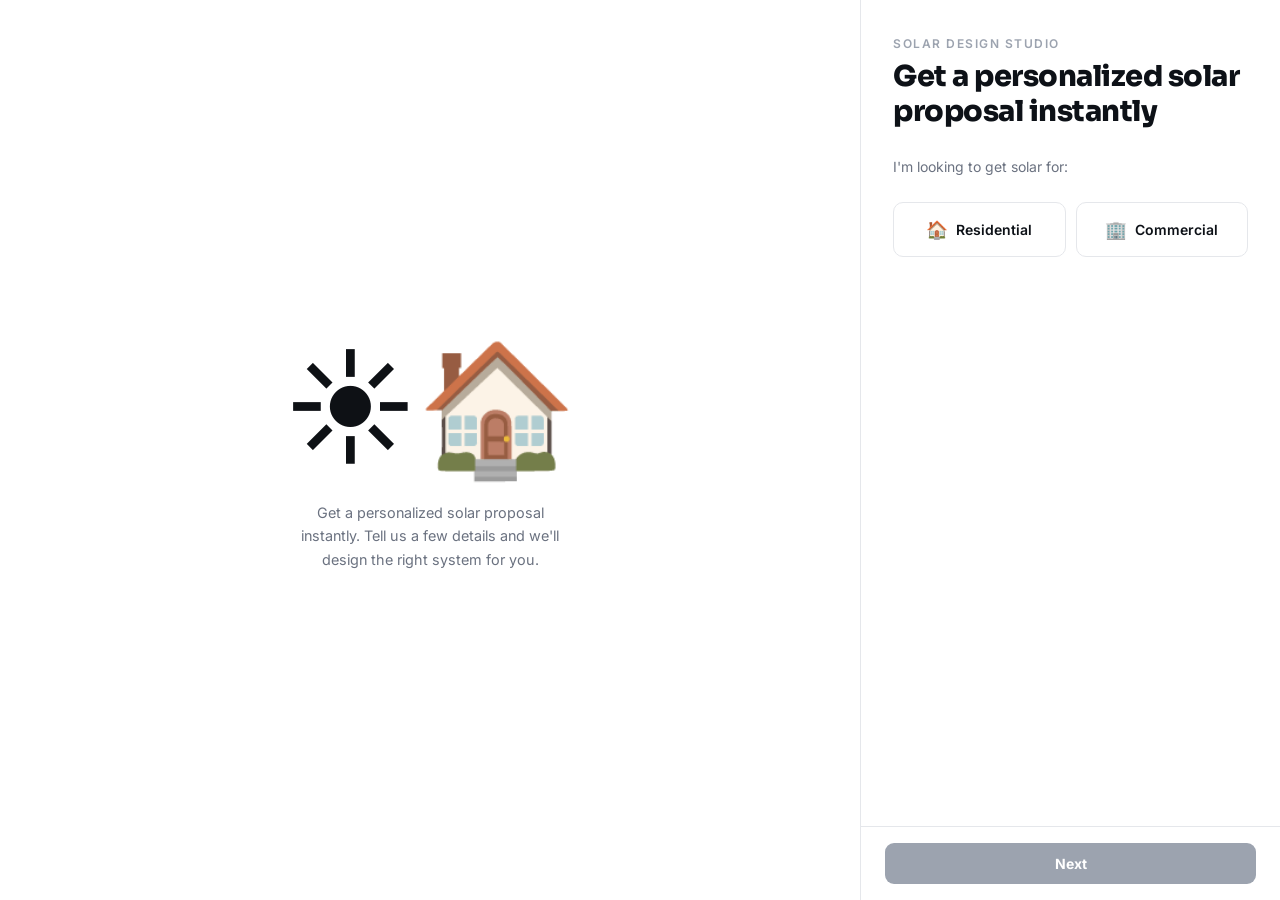
==== calculator.html @ 3d577ae3 "Fix broken links/dead code, extract CSS/JS, add SEO and docs - Fix Book Site Visit linking to a none" ====
<!DOCTYPE html>
<html lang="en">
<head>
<meta charset="UTF-8">
<meta name="viewport" content="width=device-width, initial-scale=1.0">
<title>TruSolar — Solar Design Studio</title>
<meta name="description" content="Get an instant, personalized solar proposal for your home or business in the Philippines — system size, monthly savings, payback period, and pricing.">
<link rel="icon" type="image/svg+xml" href="assets/favicon.svg">
<link href="https://fonts.googleapis.com/css2?family=Inter:wght@300;400;500;600;700&family=Sora:wght@700;800&display=swap" rel="stylesheet">
<link rel="stylesheet" href="css/calculator.css">
</head>
<body>

<!-- ROOF TYPE MODAL -->
<div class="modal-overlay" id="roofModal">
  <div class="modal">
    <div class="modal-header">
      <h3>Select Roof Type</h3>
      <button class="modal-close" onclick="closeModal()">✕</button>
    </div>
    <div class="modal-img" id="modalRoofImg">🏠</div>
    <div class="modal-options">
      <div class="modal-opt" onclick="selectRoofType('Metal',this)">Metal</div>
      <div class="modal-opt" onclick="selectRoofType('Shingles',this)">Shingles</div>
      <div class="modal-opt" onclick="selectRoofType('Tiles',this)">Tiles</div>
      <div class="modal-opt" onclick="selectRoofType('Flatroof',this)">Flatroof</div>
    </div>
    <button class="modal-select" id="modalSelectBtn" disabled onclick="confirmRoofType()">Select</button>
  </div>
</div>

<!-- WIZARD -->
<div class="wizard">

  <!-- LEFT VISUAL -->
  <div class="w-left">
    <!-- Progress header (hidden on step 1) -->
    <div class="w-left-header" id="progressHeader" style="display:none">
      <span class="w-step-label" id="stepLabel">Step 1 of 5</span>
      <div class="w-progress-wrap">
        <div class="w-progress-bar"><div class="w-progress-fill" id="progressFill" style="width:20%"></div></div>
      </div>
      <span class="w-pct" id="pctLabel">20%</span>
    </div>

    <!-- Proposal top bar -->
    <div class="proposal-topbar" id="proposalTopbar">
      <div class="ptb-savings">
        <div class="ptb-circle">
          <svg viewBox="0 0 44 44"><circle class="pc-bg" cx="22" cy="22" r="19"/><circle class="pc-fill" id="ptbArc" cx="22" cy="22" r="19" stroke-dasharray="119.4" stroke-dashoffset="55.9"/></svg>
          <div class="ptb-circle-label" id="ptbPct">53%</div>
        </div>
        <div class="ptb-monthly">
          <div class="ptb-label">Monthly Savings</div>
          <div class="ptb-val" id="ptbSavings">₱0</div>
        </div>
      </div>
      <div class="ptb-divider"></div>
      <div class="ptb-cost">
        <div class="ptb-label">Monthly Cost (36 months)</div>
        <div class="ptb-val" id="ptbCost">₱0</div>
      </div>
    </div>

    <div class="w-visual">
      <!-- Step 1: intro visual -->
      <div class="vis-home active" id="vis1">
        <div class="vis-home-icon">☀️🏠</div>
        <p style="font-size:.9rem;color:var(--gray);text-align:center;max-width:280px;line-height:1.6;">Get a personalized solar proposal instantly. Tell us a few details and we'll design the right system for you.</p>
      </div>

      <!-- Step 2: graph -->
      <div class="vis-graph" id="vis2">
        <div class="graph-tabs">
          <button class="graph-tab active" onclick="setGraphMode('day',this)">Day time</button>
          <button class="graph-tab" onclick="setGraphMode('night',this)">Night time</button>
          <button class="graph-tab" onclick="setGraphMode('24h',this)">24 Hours</button>
          <button class="graph-tab" onclick="setGraphMode('custom',this)">Custom</button>
        </div>
        <div class="graph-canvas-wrap">
          <canvas id="usageChart"></canvas>
        </div>
      </div>

      <!-- Step 3: roof visual -->
      <div class="vis-roof" id="vis3">
        <div style="text-align:center">
          <div class="vis-roof-icon" id="vis3Icon">🏗️</div>
          <p style="font-size:.9rem;color:var(--gray);margin-top:12px;" id="vis3Label">Select your project type</p>
        </div>
      </div>

      <!-- Step 4: map -->
      <div class="vis-map" id="vis4">
        <iframe id="mapFrame" src="https://www.google.com/maps/embed?pb=!1m18!1m12!1m3!1d247289!2d121.0!3d14.6!2m3!1f0!2f0!3f0!3m2!1i1024!2i768!4f13.1!3m3!1m2!1s0x3397ca03571ec38b%3A0x69d1d5751069c0b0!2sQuezon%20City%2C%20Metro%20Manila!5e0!3m2!1sen!2sph!4v1" allowfullscreen loading="lazy"></iframe>
      </div>

      <!-- Step 5: proposal visuals -->
      <div class="vis-proposal" id="vis5">
        <!-- Bill comparison -->
        <div class="prop-panel">
          <h4>Savings</h4>
          <div class="bill-compare">
            <div class="bill-bar-wrap">
              <div style="position:relative;flex:1;display:flex;align-items:flex-end;">
                <div class="bill-bar current" id="bar-current" style="height:80%;width:80px;"></div>
              </div>
              <div class="bill-bar-amount" id="lbl-current">₱0</div>
              <div class="bill-bar-label">Your Current Bill</div>
            </div>
            <div class="bill-bar-wrap">
              <div style="position:relative;flex:1;display:flex;align-items:flex-end;">
                <div style="position:relative;width:80px;" id="future-bar-wrap">
                  <div class="bill-bar future-total" id="bar-future-bg" style="height:60%;"></div>
                  <div class="bill-bar future-solar" id="bar-future-solar" style="height:40%;"></div>
                </div>
              </div>
              <div class="bill-bar-amount" id="lbl-future">₱0</div>
              <div class="bill-bar-label">Your Future Bill</div>
            </div>
          </div>
        </div>

        <!-- Energy breakdown -->
        <div class="prop-panel">
          <h4>Daily Energy Simulation</h4>
          <div class="energy-bar"><div class="energy-bar-fill" id="energyFill" style="width:52%"></div></div>
          <div style="display:flex;gap:12px;font-size:.7rem;color:var(--gray2);margin-bottom:12px;">
            <span>● Solar</span><span style="color:var(--gray)">● Grid</span>
          </div>
          <div class="energy-stats">
            <div class="estat"><div class="ev" id="es-usage">0 kWh</div><div class="el">Usage</div></div>
            <div class="estat"><div class="ev" id="es-prod">0 kWh</div><div class="el">Production</div></div>
            <div class="estat"><div class="ev" id="es-import">0 kWh</div><div class="el">Import</div></div>
            <div class="estat">
              <div class="score-circle" style="width:50px;height:50px;margin-bottom:4px;">
                <svg viewBox="0 0 44 44"><circle class="sc-bg" cx="22" cy="22" r="18"/><circle class="sc-fill" id="scoreArc" cx="22" cy="22" r="18" stroke-dasharray="113.1" stroke-dashoffset="28.3"/></svg>
                <div class="score-label"><span class="sv" id="scoreVal" style="font-size:.75rem">75%</span></div>
              </div>
              <div class="el">Design Score</div>
            </div>
          </div>
        </div>
      </div>
    </div>
  </div>

  <!-- RIGHT PANEL -->
  <div class="w-right">
    <div class="w-right-inner" id="rightInner">

      <!-- STEP 1: Property type -->
      <div id="step1">
        <div class="w-section-label">Solar Design Studio</div>
        <h1 class="w-title">Get a personalized solar proposal instantly</h1>
        <p style="font-size:.875rem;color:var(--gray);margin-bottom:24px;line-height:1.6;">I'm looking to get solar for:</p>
        <div class="choice-grid">
          <button class="choice-btn" onclick="selectType('residential',this)"><span class="cb-icon">🏠</span> Residential</button>
          <button class="choice-btn" onclick="selectType('commercial',this)"><span class="cb-icon">🏢</span> Commercial</button>
        </div>
      </div>

      <!-- STEP 2: Bill / kWh -->
      <div id="step2" style="display:none">
        <div class="w-section-label">Solar Design Studio</div>
        <h1 class="w-title">Tell us more about your energy usage.</h1>
        <div id="bill-mode">
          <p style="font-size:.92rem;font-weight:600;color:var(--ink);margin-bottom:10px;">What is your average monthly electricity bill?</p>
          <div style="text-align:right;margin-bottom:6px;">
            <span class="bill-toggle" onclick="toggleInputMode()">⇌ Enter by kWh instead</span>
          </div>
          <div class="bill-input-wrap">
            <span class="bi-prefix">₱</span>
            <input type="number" id="billInput" placeholder="18,000" oninput="onBillInput()" min="0">
          </div>
          <p class="bill-hint">We will use this info to determine the optimal system size for you. <span style="color:var(--blue);cursor:pointer;">Don't know yet?</span></p>
        </div>
        <div id="kwh-mode" style="display:none">
          <p style="font-size:.92rem;font-weight:600;color:var(--ink);margin-bottom:10px;">What is your average daily kWh usage?</p>
          <div style="text-align:right;margin-bottom:6px;">
            <span class="bill-toggle" onclick="toggleInputMode()">⇌ Enter by bill instead</span>
          </div>
          <div class="bill-input-wrap">
            <span class="bi-prefix" style="left:auto;right:14px;transform:translateY(-50%);">kWh</span>
            <input type="number" id="kwhInput" placeholder="20" oninput="onKwhInput()" min="0" style="padding-left:14px;padding-right:48px;">
          </div>
          <p class="bill-hint">Typical Philippine home: 15–30 kWh/day</p>
        </div>
      </div>

      <!-- STEP 3: Project type -->
      <div id="step3" style="display:none">
        <div class="w-section-label">Solar Design Studio</div>
        <h1 class="w-title">Tell us about your project.</h1>
        <p style="font-size:.92rem;font-weight:600;color:var(--ink);margin-bottom:12px;">What type of solar project is this?</p>
        <div class="choice-grid" style="grid-template-columns:1fr 1fr 1fr;">
          <button class="choice-btn" onclick="selectProject('Roof',this)">Roof</button>
          <button class="choice-btn" onclick="selectProject('Ground',this)">Ground</button>
          <button class="choice-btn" onclick="selectProject('Canopy',this)">Canopy</button>
        </div>
        <p style="font-size:.75rem;color:var(--gray2);line-height:1.5;margin-top:8px;">This info gives us an understanding of how much you can save with the different types of systems available.</p>
      </div>

      <!-- STEP 4: Address -->
      <div id="step4" style="display:none">
        <div class="w-section-label">Solar Design Studio</div>
        <h1 class="w-title">Tell us more about your project.</h1>
        <p style="font-size:.92rem;font-weight:600;color:var(--ink);margin-bottom:10px;">Address of your project</p>
        <div class="addr-wrap">
          <input type="text" id="addrInput" placeholder="22 Ilagan St, Quezon City" oninput="onAddrInput()">
        </div>
        <p class="addr-hint">We only use your address so that we can check your roof layout & panel placements.</p>
      </div>

      <!-- STEP 5: Proposal -->
      <div id="step5" style="display:none">
        <div class="w-section-label">Solar Design Studio</div>
        <h1 class="w-title" style="font-size:1.4rem;">Your Personalized Solar Proposal</h1>

        <!-- System specs accordion -->
        <div class="prop-accordion">
          <button class="prop-acc-header open" onclick="toggleAcc(this)">Your System Specs <span class="acc-arrow">▼</span></button>
          <div class="prop-acc-body open">
            <div class="savings-grid">
              <div class="estat"><div class="ev" id="spec-kwp">0 kWp</div><div class="el">System Size</div></div>
              <div class="estat"><div class="ev" id="spec-panels">0 panels</div><div class="el">400W Panels</div></div>
            </div>
            <div class="savings-stat"><div class="ss-label">Net Metering</div><div class="ss-val" style="font-size:.9rem;color:var(--gray);">4–8 months · ₱6.75/kWh export rate</div></div>
          </div>
        </div>

        <!-- Savings accordion -->
        <div class="prop-accordion">
          <button class="prop-acc-header open" onclick="toggleAcc(this)">Savings <span class="acc-arrow">▼</span></button>
          <div class="prop-acc-body open">
            <div class="savings-stat"><div class="ss-label">Monthly Savings</div><div class="ss-val" id="acc-monthly">₱0</div></div>
            <div class="savings-grid">
              <div class="estat"><div class="ev" id="acc-daily">₱0</div><div class="el">Daily</div></div>
              <div class="estat"><div class="ev" id="acc-weekly">₱0</div><div class="el">Weekly</div></div>
            </div>
            <div class="savings-stat"><div class="ss-label">Lifetime Savings</div><div class="ss-val" id="acc-lifetime">₱0</div></div>
            <div class="savings-stat"><div class="ss-label">Return on Investment</div><div class="ss-val" id="acc-roi" style="font-size:1rem;">0 years</div></div>
          </div>
        </div>

        <!-- Pricing accordion -->
        <div class="prop-accordion">
          <button class="prop-acc-header" onclick="toggleAcc(this)">Pricing Summary <span class="acc-arrow">▼</span></button>
          <div class="prop-acc-body">
            <div style="font-size:.82rem;color:var(--gray);line-height:2;">
              <div style="display:flex;justify-content:space-between;"><span>Solar, Wiring, Mounting</span><span id="p-solar" style="color:var(--ink);font-weight:600;">₱0</span></div>
              <div style="display:flex;justify-content:space-between;"><span>Inverter</span><span id="p-inverter" style="color:var(--ink);font-weight:600;">₱0</span></div>
              <div style="display:flex;justify-content:space-between;"><span>Design & Installation</span><span id="p-install" style="color:var(--ink);font-weight:600;">₱0</span></div>
              <div style="display:flex;justify-content:space-between;"><span>VAT (12%)</span><span id="p-vat" style="color:var(--ink);font-weight:600;">₱0</span></div>
              <div style="display:flex;justify-content:space-between;border-top:1px solid var(--line);margin-top:8px;padding-top:8px;font-weight:700;color:var(--ink);"><span>Total System Cost</span><span id="p-total">₱0</span></div>
            </div>
          </div>
        </div>
      </div>
    </div>

    <!-- Footer buttons -->
    <div class="w-right-footer" id="wizardFooter">
      <button class="btn-back" id="btnBack" onclick="goBack()" style="display:none">Back</button>
      <button class="btn-next" id="btnNext" onclick="goNext()" disabled>Next</button>
    </div>
  </div>
</div>

<script src="js/calculator.js" defer></script>
</body>
</html>
---- css/calculator.css ----
*,*::before,*::after{box-sizing:border-box;margin:0;padding:0;}
:root{
  --navy:#1B2D6B;--navy2:#0F1D4A;--gold:#F0B429;--gold2:#FFC93E;
  --white:#FFFFFF;--off:#F5F5F7;--ink:#0D1117;--gray:#6B7280;
  --gray2:#9CA3AF;--line:#E5E7EB;--green:#059669;--red:#EF4444;--blue:#3B82F6;
}
html,body{height:100%;font-family:'Inter',sans-serif;background:var(--off);color:var(--ink);-webkit-font-smoothing:antialiased;}

/* ── WIZARD SHELL ── */
.wizard{
  display:grid;grid-template-columns:1fr 420px;
  min-height:100vh;
}

/* LEFT PANEL */
.w-left{
  background:var(--white);
  position:relative;overflow:hidden;
  display:flex;flex-direction:column;
}
.w-left-header{
  padding:18px 28px;border-bottom:1px solid var(--line);
  display:flex;align-items:center;justify-content:space-between;
  background:var(--white);
}
.w-progress-wrap{flex:1;margin:0 24px;}
.w-step-label{font-size:.72rem;color:var(--gray2);font-weight:500;margin-bottom:5px;}
.w-progress-bar{height:4px;background:var(--line);border-radius:2px;overflow:hidden;}
.w-progress-fill{height:100%;background:var(--navy);border-radius:2px;transition:width .4s ease;}
.w-pct{font-size:.72rem;color:var(--gray2);font-weight:500;white-space:nowrap;}

.w-visual{
  flex:1;display:flex;align-items:center;justify-content:center;
  padding:32px;position:relative;overflow:hidden;
}

/* Visual states */
.vis-home{display:none;width:100%;height:100%;align-items:center;justify-content:center;flex-direction:column;gap:16px;}
.vis-home.active{display:flex;}
.vis-home-icon{font-size:8rem;filter:grayscale(30%);}

.vis-graph{display:none;flex-direction:column;width:100%;height:100%;}
.vis-graph.active{display:flex;}
.graph-tabs{display:flex;gap:6px;margin-bottom:16px;}
.graph-tab{padding:7px 16px;border-radius:20px;border:1px solid var(--line);background:var(--white);font-size:.78rem;font-weight:500;cursor:pointer;color:var(--gray);transition:all .15s;font-family:'Inter',sans-serif;}
.graph-tab.active{background:var(--navy);color:var(--white);border-color:var(--navy);}
.graph-canvas-wrap{flex:1;position:relative;}
canvas#usageChart{width:100%!important;height:100%!important;}

.vis-roof{display:none;width:100%;height:100%;align-items:center;justify-content:center;}
.vis-roof.active{display:flex;}
.vis-roof-icon{font-size:7rem;}

.vis-map{display:none;width:100%;height:100%;}
.vis-map.active{display:block;}
.vis-map iframe{width:100%;height:100%;border:none;border-radius:12px;}

.vis-proposal{display:none;width:100%;height:100%;overflow-y:auto;}
.vis-proposal.active{display:flex;flex-direction:column;gap:16px;}

/* Proposal left panels */
.prop-panel{background:var(--white);border:1px solid var(--line);border-radius:12px;padding:22px;}
.prop-panel h4{font-size:.8rem;font-weight:700;color:var(--gray2);text-transform:uppercase;letter-spacing:1px;margin-bottom:16px;}

/* Bill comparison bars */
.bill-compare{display:flex;align-items:flex-end;gap:32px;height:200px;padding-top:16px;}
.bill-bar-wrap{display:flex;flex-direction:column;align-items:center;gap:8px;flex:1;}
.bill-bar{width:80px;border-radius:8px 8px 0 0;transition:height .8s ease;position:relative;min-height:4px;}
.bill-bar.current{background:#EF4444;}
.bill-bar.future-total{background:var(--line);position:relative;}
.bill-bar.future-solar{background:var(--blue);position:absolute;bottom:0;left:0;right:0;border-radius:0;}
.bill-bar-label{font-size:.72rem;color:var(--gray);text-align:center;}
.bill-bar-amount{font-size:.8rem;font-weight:700;color:var(--ink);}

/* Energy breakdown */
.energy-bar{height:10px;border-radius:5px;background:var(--line);overflow:hidden;margin-bottom:10px;}
.energy-bar-fill{height:100%;background:linear-gradient(90deg,var(--gold),var(--navy));border-radius:5px;transition:width .8s ease;}
.energy-stats{display:grid;grid-template-columns:1fr 1fr;gap:10px;}
.estat{background:var(--off);border-radius:8px;padding:12px;text-align:center;}
.estat .ev{font-size:1.1rem;font-weight:700;color:var(--navy);}
.estat .el{font-size:.68rem;color:var(--gray2);text-transform:uppercase;letter-spacing:.5px;margin-top:2px;}

/* Score circle */
.score-circle{width:80px;height:80px;position:relative;margin:0 auto 12px;}
.score-circle svg{width:100%;height:100%;transform:rotate(-90deg);}
.score-circle .sc-bg{fill:none;stroke:var(--line);stroke-width:8;}
.score-circle .sc-fill{fill:none;stroke:var(--green);stroke-width:8;stroke-linecap:round;transition:stroke-dashoffset .8s ease;}
.score-label{position:absolute;inset:0;display:flex;flex-direction:column;align-items:center;justify-content:center;}
.score-label .sv{font-size:1rem;font-weight:800;color:var(--navy);}
.score-label .sl{font-size:.55rem;color:var(--gray2);}

/* RIGHT PANEL */
.w-right{
  background:var(--white);border-left:1px solid var(--line);
  display:flex;flex-direction:column;
}
.w-right-inner{flex:1;padding:36px 32px;overflow-y:auto;}
.w-section-label{font-size:.75rem;font-weight:600;color:var(--gray2);text-transform:uppercase;letter-spacing:1.5px;margin-bottom:8px;}
.w-title{font-family:'Sora',sans-serif;font-size:1.8rem;font-weight:800;color:var(--ink);letter-spacing:-.5px;line-height:1.2;margin-bottom:28px;}

/* Choice buttons */
.choice-grid{display:grid;grid-template-columns:1fr 1fr;gap:10px;margin-bottom:16px;}
.choice-btn{
  border:1.5px solid var(--line);border-radius:10px;padding:16px 14px;
  background:var(--white);text-align:center;cursor:pointer;
  font-size:.875rem;font-weight:600;color:var(--ink);
  transition:all .15s;font-family:'Inter',sans-serif;
  display:flex;align-items:center;justify-content:center;gap:8px;
}
.choice-btn:hover{border-color:var(--navy);background:var(--off);}
.choice-btn.selected{border-color:var(--navy);background:var(--navy);color:var(--white);}
.choice-btn .cb-icon{font-size:1.1rem;}

/* Bill input */
.bill-input-wrap{position:relative;margin-bottom:6px;}
.bill-input-wrap .bi-prefix{position:absolute;left:14px;top:50%;transform:translateY(-50%);font-size:.95rem;color:var(--gray);font-weight:500;}
.bill-input-wrap input{
  width:100%;padding:14px 14px 14px 32px;
  border:1.5px solid var(--line);border-radius:10px;
  font-size:1.1rem;font-family:'Inter',sans-serif;
  color:var(--ink);outline:none;transition:border .15s;
  background:var(--white);
}
.bill-input-wrap input:focus{border-color:var(--navy);}
.bill-toggle{font-size:.78rem;color:var(--blue);font-weight:500;cursor:pointer;margin-bottom:20px;display:inline-flex;align-items:center;gap:4px;}
.bill-hint{font-size:.75rem;color:var(--gray2);margin-bottom:20px;}

/* Roof options */
.roof-options{display:grid;grid-template-columns:1fr 1fr;gap:8px;margin-bottom:16px;}
.roof-btn{
  border:1.5px solid var(--line);border-radius:8px;padding:12px;
  background:var(--white);cursor:pointer;
  font-size:.82rem;font-weight:600;color:var(--ink);
  transition:all .15s;font-family:'Inter',sans-serif;text-align:center;
}
.roof-btn:hover{border-color:var(--navy);}
.roof-btn.selected{border-color:var(--navy);background:var(--navy);color:var(--white);}

/* Address input */
.addr-wrap{position:relative;margin-bottom:6px;}
.addr-wrap input{
  width:100%;padding:13px 14px;
  border:1.5px solid var(--line);border-radius:10px;
  font-size:.9rem;font-family:'Inter',sans-serif;
  color:var(--ink);outline:none;transition:border .15s;
}
.addr-wrap input:focus{border-color:var(--navy);}
.addr-hint{font-size:.72rem;color:var(--gray2);margin-bottom:20px;}

/* Proposal right side */
.prop-accordion{border:1px solid var(--line);border-radius:10px;overflow:hidden;margin-bottom:8px;}
.prop-acc-header{
  width:100%;background:var(--white);border:none;padding:14px 16px;
  display:flex;justify-content:space-between;align-items:center;
  font-size:.875rem;font-weight:600;color:var(--ink);cursor:pointer;
  font-family:'Inter',sans-serif;text-align:left;
}
.prop-acc-header .acc-arrow{transition:transform .2s;color:var(--gray2);font-size:.8rem;}
.prop-acc-header.open .acc-arrow{transform:rotate(180deg);}
.prop-acc-body{display:none;padding:16px;border-top:1px solid var(--line);background:var(--white);}
.prop-acc-body.open{display:block;}

.savings-stat{background:var(--off);border-radius:8px;padding:14px;margin-bottom:8px;text-align:center;}
.savings-stat .ss-label{font-size:.68rem;font-weight:700;text-transform:uppercase;letter-spacing:1px;color:var(--gray2);margin-bottom:4px;}
.savings-stat .ss-val{font-size:1.3rem;font-weight:800;color:var(--navy);}
.savings-grid{display:grid;grid-template-columns:1fr 1fr;gap:8px;margin-bottom:8px;}

/* CTA footer */
.w-right-footer{
  padding:16px 24px;border-top:1px solid var(--line);
  display:flex;gap:10px;background:var(--white);
}
.btn-back{flex:1;padding:12px;border:1.5px solid var(--line);border-radius:9px;background:var(--white);font-size:.875rem;font-weight:600;color:var(--ink);cursor:pointer;font-family:'Inter',sans-serif;transition:all .15s;}
.btn-back:hover{border-color:var(--ink);}
.btn-next{flex:2;padding:12px;border:none;border-radius:9px;background:var(--navy);color:var(--white);font-size:.875rem;font-weight:700;cursor:pointer;font-family:'Inter',sans-serif;transition:background .15s;}
.btn-next:hover{background:var(--navy2);}
.btn-next:disabled{background:var(--gray2);cursor:not-allowed;}
.btn-book{flex:2;padding:12px;border:none;border-radius:9px;background:var(--navy);color:var(--white);font-size:.875rem;font-weight:700;cursor:pointer;font-family:'Inter',sans-serif;}

/* Proposal top bar */
.proposal-topbar{
  display:none;
  padding:10px 24px;
  background:var(--white);border-bottom:1px solid var(--line);
  align-items:center;justify-content:space-between;
}
.proposal-topbar.show{display:flex;}
.ptb-savings{display:flex;align-items:center;gap:10px;}
.ptb-circle{width:44px;height:44px;position:relative;}
.ptb-circle svg{width:100%;height:100%;transform:rotate(-90deg);}
.ptb-circle .pc-bg{fill:none;stroke:var(--line);stroke-width:5;}
.ptb-circle .pc-fill{fill:none;stroke:var(--gold);stroke-width:5;stroke-linecap:round;}
.ptb-circle-label{position:absolute;inset:0;display:flex;align-items:center;justify-content:center;font-size:.6rem;font-weight:700;color:var(--navy);}
.ptb-monthly{}
.ptb-monthly .ptb-label{font-size:.65rem;font-weight:700;text-transform:uppercase;letter-spacing:1px;color:var(--gray2);}
.ptb-monthly .ptb-val{font-size:.95rem;font-weight:800;color:var(--gold);}
.ptb-divider{width:1px;height:32px;background:var(--line);}
.ptb-cost{}
.ptb-cost .ptb-label{font-size:.65rem;font-weight:700;text-transform:uppercase;letter-spacing:1px;color:var(--gray2);}
.ptb-cost .ptb-val{font-size:.95rem;font-weight:800;color:var(--blue);}

/* Modal */
.modal-overlay{position:fixed;inset:0;background:rgba(0,0,0,.4);z-index:1000;display:none;align-items:center;justify-content:center;}
.modal-overlay.show{display:flex;}
.modal{background:var(--white);border-radius:14px;width:480px;max-width:90vw;overflow:hidden;}
.modal-header{padding:18px 20px;display:flex;justify-content:space-between;align-items:center;border-bottom:1px solid var(--line);}
.modal-header h3{font-size:1rem;font-weight:700;}
.modal-close{background:none;border:none;font-size:1.2rem;cursor:pointer;color:var(--gray);}
.modal-img{height:180px;background:var(--off);display:flex;align-items:center;justify-content:center;font-size:5rem;}
.modal-options{display:grid;grid-template-columns:repeat(4,1fr);gap:8px;padding:16px;}
.modal-opt{border:1.5px solid var(--line);border-radius:8px;padding:10px;text-align:center;cursor:pointer;font-size:.8rem;font-weight:600;transition:all .15s;font-family:'Inter',sans-serif;}
.modal-opt:hover{border-color:var(--navy);}
.modal-opt.selected{border-color:var(--navy);background:var(--navy);color:var(--white);}
.modal-select{width:calc(100% - 32px);margin:0 16px 16px;padding:12px;background:var(--navy);color:var(--white);border:none;border-radius:8px;font-size:.875rem;font-weight:700;cursor:pointer;font-family:'Inter',sans-serif;}
.modal-select:disabled{background:var(--gray2);cursor:not-allowed;}

/* Responsive */
@media(max-width:768px){
  .wizard{grid-template-columns:1fr;min-height:auto;}
  .w-left{min-height:260px;max-height:320px;}
  .w-right{border-left:none;border-top:1px solid var(--line);}
  .w-title{font-size:1.4rem;}
  .bill-compare{height:140px;}
}
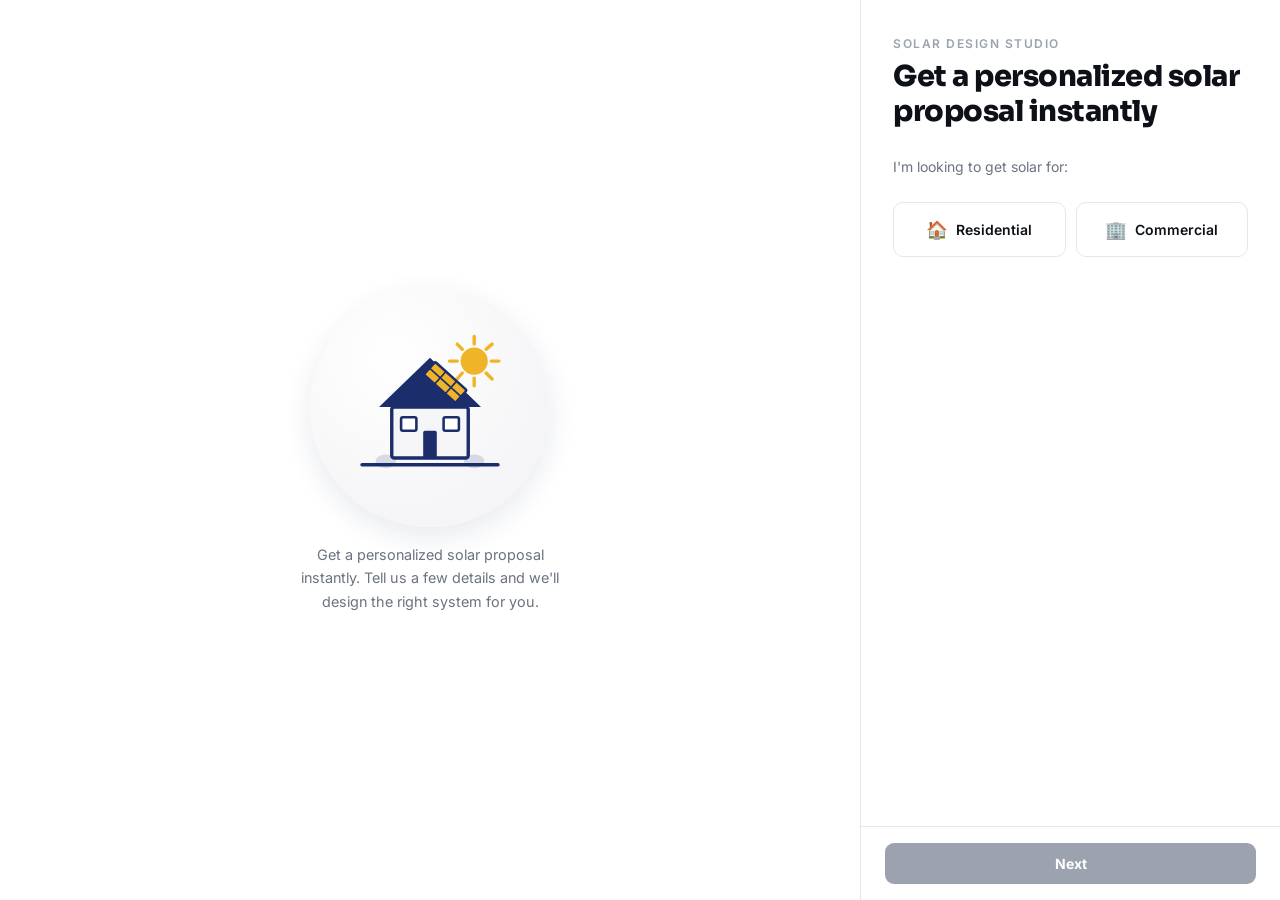
==== commit aa4a6e54: "Replace emoji placeholders with custom SVG icons in calculator wizard Step 1 hero, Step 3 project-ty" ====
--- a/calculator.html
+++ b/calculator.html
@@ -13,17 +13,23 @@
 
 <!-- ROOF TYPE MODAL -->
 <div class="modal-overlay" id="roofModal">
-  <div class="modal">
+  <div class="modal" role="dialog" aria-modal="true" aria-labelledby="roofModalTitle">
     <div class="modal-header">
-      <h3>Select Roof Type</h3>
-      <button class="modal-close" onclick="closeModal()">✕</button>
-    </div>
-    <div class="modal-img" id="modalRoofImg">🏠</div>
-    <div class="modal-options">
-      <div class="modal-opt" onclick="selectRoofType('Metal',this)">Metal</div>
-      <div class="modal-opt" onclick="selectRoofType('Shingles',this)">Shingles</div>
-      <div class="modal-opt" onclick="selectRoofType('Tiles',this)">Tiles</div>
-      <div class="modal-opt" onclick="selectRoofType('Flatroof',this)">Flatroof</div>
+      <h3 id="roofModalTitle">Select Roof Type</h3>
+      <button class="modal-close" onclick="closeModal()" aria-label="Close">✕</button>
+    </div>
+    <div class="modal-img" id="modalRoofImg">
+      <svg viewBox="0 0 300 160" xmlns="http://www.w3.org/2000/svg" aria-hidden="true">
+        <rect width="300" height="160" fill="var(--off)"/>
+        <path d="M90,140 L150,60 L210,140 Z" fill="none" stroke="var(--navy)" stroke-width="5" stroke-linejoin="round"/>
+        <line x1="60" y1="140" x2="240" y2="140" stroke="var(--navy)" stroke-width="4" stroke-linecap="round"/>
+      </svg>
+    </div>
+    <div class="modal-options" role="group" aria-label="Roof type">
+      <div class="modal-opt" role="button" tabindex="0" aria-pressed="false" onclick="selectRoofType('Metal',this)" onkeydown="if(event.key==='Enter'||event.key===' '){event.preventDefault();this.click();}">Metal</div>
+      <div class="modal-opt" role="button" tabindex="0" aria-pressed="false" onclick="selectRoofType('Shingles',this)" onkeydown="if(event.key==='Enter'||event.key===' '){event.preventDefault();this.click();}">Shingles</div>
+      <div class="modal-opt" role="button" tabindex="0" aria-pressed="false" onclick="selectRoofType('Tiles',this)" onkeydown="if(event.key==='Enter'||event.key===' '){event.preventDefault();this.click();}">Tiles</div>
+      <div class="modal-opt" role="button" tabindex="0" aria-pressed="false" onclick="selectRoofType('Flatroof',this)" onkeydown="if(event.key==='Enter'||event.key===' '){event.preventDefault();this.click();}">Flatroof</div>
     </div>
     <button class="modal-select" id="modalSelectBtn" disabled onclick="confirmRoofType()">Select</button>
   </div>
@@ -65,17 +71,45 @@
     <div class="w-visual">
       <!-- Step 1: intro visual -->
       <div class="vis-home active" id="vis1">
-        <div class="vis-home-icon">☀️🏠</div>
+        <div class="vis-icon-badge vis-icon-badge--lg">
+          <svg viewBox="0 0 200 200" xmlns="http://www.w3.org/2000/svg" aria-hidden="true">
+            <line x1="20" y1="168" x2="180" y2="168" stroke="var(--navy)" stroke-width="4" stroke-linecap="round"/>
+            <ellipse cx="48" cy="164" rx="12" ry="8" fill="var(--navy)" opacity=".15"/>
+            <ellipse cx="152" cy="164" rx="12" ry="8" fill="var(--navy)" opacity=".15"/>
+            <g>
+              <line x1="172" y1="46" x2="181" y2="46" stroke="var(--gold)" stroke-width="4" stroke-linecap="round"/>
+              <line x1="166" y1="60" x2="173" y2="67" stroke="var(--gold)" stroke-width="4" stroke-linecap="round"/>
+              <line x1="152" y1="66" x2="152" y2="75" stroke="var(--gold)" stroke-width="4" stroke-linecap="round"/>
+              <line x1="138" y1="60" x2="132" y2="67" stroke="var(--gold)" stroke-width="4" stroke-linecap="round"/>
+              <line x1="132" y1="46" x2="123" y2="46" stroke="var(--gold)" stroke-width="4" stroke-linecap="round"/>
+              <line x1="138" y1="32" x2="132" y2="26" stroke="var(--gold)" stroke-width="4" stroke-linecap="round"/>
+              <line x1="152" y1="26" x2="152" y2="17" stroke="var(--gold)" stroke-width="4" stroke-linecap="round"/>
+              <line x1="166" y1="32" x2="173" y2="26" stroke="var(--gold)" stroke-width="4" stroke-linecap="round"/>
+              <circle cx="152" cy="46" r="16" fill="var(--gold)"/>
+            </g>
+            <path d="M40,100 L100,42 L160,100 Z" fill="var(--navy)"/>
+            <rect x="55" y="100" width="90" height="60" rx="3" fill="var(--off)" stroke="var(--navy)" stroke-width="4"/>
+            <rect x="66" y="112" width="18" height="16" rx="2" fill="#fff" stroke="var(--navy)" stroke-width="3"/>
+            <rect x="116" y="112" width="18" height="16" rx="2" fill="#fff" stroke="var(--navy)" stroke-width="3"/>
+            <rect x="92" y="128" width="16" height="32" rx="2" fill="var(--navy)"/>
+            <g transform="rotate(42 118 71)">
+              <rect x="93" y="61" width="50" height="20" rx="2" fill="var(--gold)" stroke="var(--navy)" stroke-width="3"/>
+              <line x1="110" y1="61" x2="110" y2="81" stroke="var(--navy)" stroke-width="2"/>
+              <line x1="127" y1="61" x2="127" y2="81" stroke="var(--navy)" stroke-width="2"/>
+              <line x1="93" y1="71" x2="143" y2="71" stroke="var(--navy)" stroke-width="2"/>
+            </g>
+          </svg>
+        </div>
         <p style="font-size:.9rem;color:var(--gray);text-align:center;max-width:280px;line-height:1.6;">Get a personalized solar proposal instantly. Tell us a few details and we'll design the right system for you.</p>
       </div>
 
       <!-- Step 2: graph -->
       <div class="vis-graph" id="vis2">
-        <div class="graph-tabs">
-          <button class="graph-tab active" onclick="setGraphMode('day',this)">Day time</button>
-          <button class="graph-tab" onclick="setGraphMode('night',this)">Night time</button>
-          <button class="graph-tab" onclick="setGraphMode('24h',this)">24 Hours</button>
-          <button class="graph-tab" onclick="setGraphMode('custom',this)">Custom</button>
+        <div class="graph-tabs" role="group" aria-label="Usage profile view">
+          <button class="graph-tab active" aria-pressed="true" onclick="setGraphMode('day',this)">Day time</button>
+          <button class="graph-tab" aria-pressed="false" onclick="setGraphMode('night',this)">Night time</button>
+          <button class="graph-tab" aria-pressed="false" onclick="setGraphMode('24h',this)">24 Hours</button>
+          <button class="graph-tab" aria-pressed="false" onclick="setGraphMode('custom',this)">Custom</button>
         </div>
         <div class="graph-canvas-wrap">
           <canvas id="usageChart"></canvas>
@@ -85,14 +119,27 @@
       <!-- Step 3: roof visual -->
       <div class="vis-roof" id="vis3">
         <div style="text-align:center">
-          <div class="vis-roof-icon" id="vis3Icon">🏗️</div>
+          <div class="vis-icon-badge" id="vis3Icon" style="margin:0 auto;">
+            <svg viewBox="0 0 200 200" xmlns="http://www.w3.org/2000/svg" aria-hidden="true">
+              <line x1="20" y1="168" x2="180" y2="168" stroke="var(--navy)" stroke-width="4" stroke-linecap="round"/>
+              <rect x="70" y="145" width="8" height="20" fill="var(--navy)"/>
+              <rect x="122" y="145" width="8" height="20" fill="var(--navy)"/>
+              <rect x="35" y="45" width="130" height="100" rx="6" fill="var(--off)" stroke="var(--navy)" stroke-width="5"/>
+              <rect x="45" y="55" width="110" height="80" rx="2" fill="var(--gold)" stroke="var(--navy)" stroke-width="3"/>
+              <line x1="81.5" y1="55" x2="81.5" y2="135" stroke="var(--navy)" stroke-width="2"/>
+              <line x1="118.5" y1="55" x2="118.5" y2="135" stroke="var(--navy)" stroke-width="2"/>
+              <line x1="45" y1="75" x2="155" y2="75" stroke="var(--navy)" stroke-width="2"/>
+              <line x1="45" y1="95" x2="155" y2="95" stroke="var(--navy)" stroke-width="2"/>
+              <line x1="45" y1="115" x2="155" y2="115" stroke="var(--navy)" stroke-width="2"/>
+            </svg>
+          </div>
           <p style="font-size:.9rem;color:var(--gray);margin-top:12px;" id="vis3Label">Select your project type</p>
         </div>
       </div>
 
       <!-- Step 4: map -->
       <div class="vis-map" id="vis4">
-        <iframe id="mapFrame" src="https://www.google.com/maps/embed?pb=!1m18!1m12!1m3!1d247289!2d121.0!3d14.6!2m3!1f0!2f0!3f0!3m2!1i1024!2i768!4f13.1!3m3!1m2!1s0x3397ca03571ec38b%3A0x69d1d5751069c0b0!2sQuezon%20City%2C%20Metro%20Manila!5e0!3m2!1sen!2sph!4v1" allowfullscreen loading="lazy"></iframe>
+        <iframe id="mapFrame" title="Map of your project address" src="https://www.google.com/maps/embed?pb=!1m18!1m12!1m3!1d247289!2d121.0!3d14.6!2m3!1f0!2f0!3f0!3m2!1i1024!2i768!4f13.1!3m3!1m2!1s0x3397ca03571ec38b%3A0x69d1d5751069c0b0!2sQuezon%20City%2C%20Metro%20Manila!5e0!3m2!1sen!2sph!4v1" allowfullscreen loading="lazy"></iframe>
       </div>
 
       <!-- Step 5: proposal visuals -->
@@ -154,9 +201,9 @@
         <div class="w-section-label">Solar Design Studio</div>
         <h1 class="w-title">Get a personalized solar proposal instantly</h1>
         <p style="font-size:.875rem;color:var(--gray);margin-bottom:24px;line-height:1.6;">I'm looking to get solar for:</p>
-        <div class="choice-grid">
-          <button class="choice-btn" onclick="selectType('residential',this)"><span class="cb-icon">🏠</span> Residential</button>
-          <button class="choice-btn" onclick="selectType('commercial',this)"><span class="cb-icon">🏢</span> Commercial</button>
+        <div class="choice-grid" role="group" aria-label="Property type">
+          <button class="choice-btn" aria-pressed="false" onclick="selectType('residential',this)"><span class="cb-icon">🏠</span> Residential</button>
+          <button class="choice-btn" aria-pressed="false" onclick="selectType('commercial',this)"><span class="cb-icon">🏢</span> Commercial</button>
         </div>
       </div>
 
@@ -165,24 +212,24 @@
         <div class="w-section-label">Solar Design Studio</div>
         <h1 class="w-title">Tell us more about your energy usage.</h1>
         <div id="bill-mode">
-          <p style="font-size:.92rem;font-weight:600;color:var(--ink);margin-bottom:10px;">What is your average monthly electricity bill?</p>
+          <label for="billInput" style="display:block;font-size:.92rem;font-weight:600;color:var(--ink);margin-bottom:10px;">What is your average monthly electricity bill?</label>
           <div style="text-align:right;margin-bottom:6px;">
             <span class="bill-toggle" onclick="toggleInputMode()">⇌ Enter by kWh instead</span>
           </div>
           <div class="bill-input-wrap">
             <span class="bi-prefix">₱</span>
-            <input type="number" id="billInput" placeholder="18,000" oninput="onBillInput()" min="0">
+            <input type="number" id="billInput" placeholder="18,000" oninput="onBillInput()" onkeydown="onWizardInputKeydown(event)" min="0">
           </div>
           <p class="bill-hint">We will use this info to determine the optimal system size for you. <span style="color:var(--blue);cursor:pointer;">Don't know yet?</span></p>
         </div>
         <div id="kwh-mode" style="display:none">
-          <p style="font-size:.92rem;font-weight:600;color:var(--ink);margin-bottom:10px;">What is your average daily kWh usage?</p>
+          <label for="kwhInput" style="display:block;font-size:.92rem;font-weight:600;color:var(--ink);margin-bottom:10px;">What is your average daily kWh usage?</label>
           <div style="text-align:right;margin-bottom:6px;">
             <span class="bill-toggle" onclick="toggleInputMode()">⇌ Enter by bill instead</span>
           </div>
           <div class="bill-input-wrap">
             <span class="bi-prefix" style="left:auto;right:14px;transform:translateY(-50%);">kWh</span>
-            <input type="number" id="kwhInput" placeholder="20" oninput="onKwhInput()" min="0" style="padding-left:14px;padding-right:48px;">
+            <input type="number" id="kwhInput" placeholder="20" oninput="onKwhInput()" onkeydown="onWizardInputKeydown(event)" min="0" style="padding-left:14px;padding-right:48px;">
           </div>
           <p class="bill-hint">Typical Philippine home: 15–30 kWh/day</p>
         </div>
@@ -193,10 +240,10 @@
         <div class="w-section-label">Solar Design Studio</div>
         <h1 class="w-title">Tell us about your project.</h1>
         <p style="font-size:.92rem;font-weight:600;color:var(--ink);margin-bottom:12px;">What type of solar project is this?</p>
-        <div class="choice-grid" style="grid-template-columns:1fr 1fr 1fr;">
-          <button class="choice-btn" onclick="selectProject('Roof',this)">Roof</button>
-          <button class="choice-btn" onclick="selectProject('Ground',this)">Ground</button>
-          <button class="choice-btn" onclick="selectProject('Canopy',this)">Canopy</button>
+        <div class="choice-grid" style="grid-template-columns:1fr 1fr 1fr;" role="group" aria-label="Project type">
+          <button class="choice-btn" aria-pressed="false" onclick="selectProject('Roof',this)">Roof</button>
+          <button class="choice-btn" aria-pressed="false" onclick="selectProject('Ground',this)">Ground</button>
+          <button class="choice-btn" aria-pressed="false" onclick="selectProject('Canopy',this)">Canopy</button>
         </div>
         <p style="font-size:.75rem;color:var(--gray2);line-height:1.5;margin-top:8px;">This info gives us an understanding of how much you can save with the different types of systems available.</p>
       </div>
@@ -205,9 +252,9 @@
       <div id="step4" style="display:none">
         <div class="w-section-label">Solar Design Studio</div>
         <h1 class="w-title">Tell us more about your project.</h1>
-        <p style="font-size:.92rem;font-weight:600;color:var(--ink);margin-bottom:10px;">Address of your project</p>
+        <label for="addrInput" style="display:block;font-size:.92rem;font-weight:600;color:var(--ink);margin-bottom:10px;">Address of your project</label>
         <div class="addr-wrap">
-          <input type="text" id="addrInput" placeholder="22 Ilagan St, Quezon City" oninput="onAddrInput()">
+          <input type="text" id="addrInput" placeholder="22 Ilagan St, Quezon City" oninput="onAddrInput()" onkeydown="onWizardInputKeydown(event)">
         </div>
         <p class="addr-hint">We only use your address so that we can check your roof layout & panel placements.</p>
       </div>
@@ -219,7 +266,7 @@
 
         <!-- System specs accordion -->
         <div class="prop-accordion">
-          <button class="prop-acc-header open" onclick="toggleAcc(this)">Your System Specs <span class="acc-arrow">▼</span></button>
+          <button class="prop-acc-header open" aria-expanded="true" onclick="toggleAcc(this)">Your System Specs <span class="acc-arrow">▼</span></button>
           <div class="prop-acc-body open">
             <div class="savings-grid">
               <div class="estat"><div class="ev" id="spec-kwp">0 kWp</div><div class="el">System Size</div></div>
@@ -231,7 +278,7 @@
 
         <!-- Savings accordion -->
         <div class="prop-accordion">
-          <button class="prop-acc-header open" onclick="toggleAcc(this)">Savings <span class="acc-arrow">▼</span></button>
+          <button class="prop-acc-header open" aria-expanded="true" onclick="toggleAcc(this)">Savings <span class="acc-arrow">▼</span></button>
           <div class="prop-acc-body open">
             <div class="savings-stat"><div class="ss-label">Monthly Savings</div><div class="ss-val" id="acc-monthly">₱0</div></div>
             <div class="savings-grid">
@@ -245,7 +292,7 @@
 
         <!-- Pricing accordion -->
         <div class="prop-accordion">
-          <button class="prop-acc-header" onclick="toggleAcc(this)">Pricing Summary <span class="acc-arrow">▼</span></button>
+          <button class="prop-acc-header" aria-expanded="false" onclick="toggleAcc(this)">Pricing Summary <span class="acc-arrow">▼</span></button>
           <div class="prop-acc-body">
             <div style="font-size:.82rem;color:var(--gray);line-height:2;">
               <div style="display:flex;justify-content:space-between;"><span>Solar, Wiring, Mounting</span><span id="p-solar" style="color:var(--ink);font-weight:600;">₱0</span></div>
--- a/css/calculator.css
+++ b/css/calculator.css
@@ -37,7 +37,11 @@
 /* Visual states */
 .vis-home{display:none;width:100%;height:100%;align-items:center;justify-content:center;flex-direction:column;gap:16px;}
 .vis-home.active{display:flex;}
-.vis-home-icon{font-size:8rem;filter:grayscale(30%);}
+
+.vis-icon-badge{width:200px;height:200px;border-radius:50%;background:radial-gradient(circle at 35% 30%,#fff 0%,var(--off) 70%);display:flex;align-items:center;justify-content:center;box-shadow:0 10px 28px rgba(27,45,107,.10);flex-shrink:0;}
+.vis-icon-badge svg{width:140px;height:140px;display:block;}
+.vis-icon-badge--lg{width:240px;height:240px;}
+.vis-icon-badge--lg svg{width:170px;height:170px;}
 
 .vis-graph{display:none;flex-direction:column;width:100%;height:100%;}
 .vis-graph.active{display:flex;}
@@ -49,7 +53,6 @@
 
 .vis-roof{display:none;width:100%;height:100%;align-items:center;justify-content:center;}
 .vis-roof.active{display:flex;}
-.vis-roof-icon{font-size:7rem;}
 
 .vis-map{display:none;width:100%;height:100%;}
 .vis-map.active{display:block;}
@@ -124,17 +127,8 @@
 .bill-input-wrap input:focus{border-color:var(--navy);}
 .bill-toggle{font-size:.78rem;color:var(--blue);font-weight:500;cursor:pointer;margin-bottom:20px;display:inline-flex;align-items:center;gap:4px;}
 .bill-hint{font-size:.75rem;color:var(--gray2);margin-bottom:20px;}
-
-/* Roof options */
-.roof-options{display:grid;grid-template-columns:1fr 1fr;gap:8px;margin-bottom:16px;}
-.roof-btn{
-  border:1.5px solid var(--line);border-radius:8px;padding:12px;
-  background:var(--white);cursor:pointer;
-  font-size:.82rem;font-weight:600;color:var(--ink);
-  transition:all .15s;font-family:'Inter',sans-serif;text-align:center;
-}
-.roof-btn:hover{border-color:var(--navy);}
-.roof-btn.selected{border-color:var(--navy);background:var(--navy);color:var(--white);}
+.input-error{border-color:var(--red)!important;}
+.input-error:focus{border-color:var(--red)!important;}
 
 /* Address input */
 .addr-wrap{position:relative;margin-bottom:6px;}
@@ -206,7 +200,8 @@
 .modal-header{padding:18px 20px;display:flex;justify-content:space-between;align-items:center;border-bottom:1px solid var(--line);}
 .modal-header h3{font-size:1rem;font-weight:700;}
 .modal-close{background:none;border:none;font-size:1.2rem;cursor:pointer;color:var(--gray);}
-.modal-img{height:180px;background:var(--off);display:flex;align-items:center;justify-content:center;font-size:5rem;}
+.modal-img{height:180px;background:var(--off);overflow:hidden;}
+.modal-img svg{width:100%;height:100%;display:block;}
 .modal-options{display:grid;grid-template-columns:repeat(4,1fr);gap:8px;padding:16px;}
 .modal-opt{border:1.5px solid var(--line);border-radius:8px;padding:10px;text-align:center;cursor:pointer;font-size:.8rem;font-weight:600;transition:all .15s;font-family:'Inter',sans-serif;}
 .modal-opt:hover{border-color:var(--navy);}
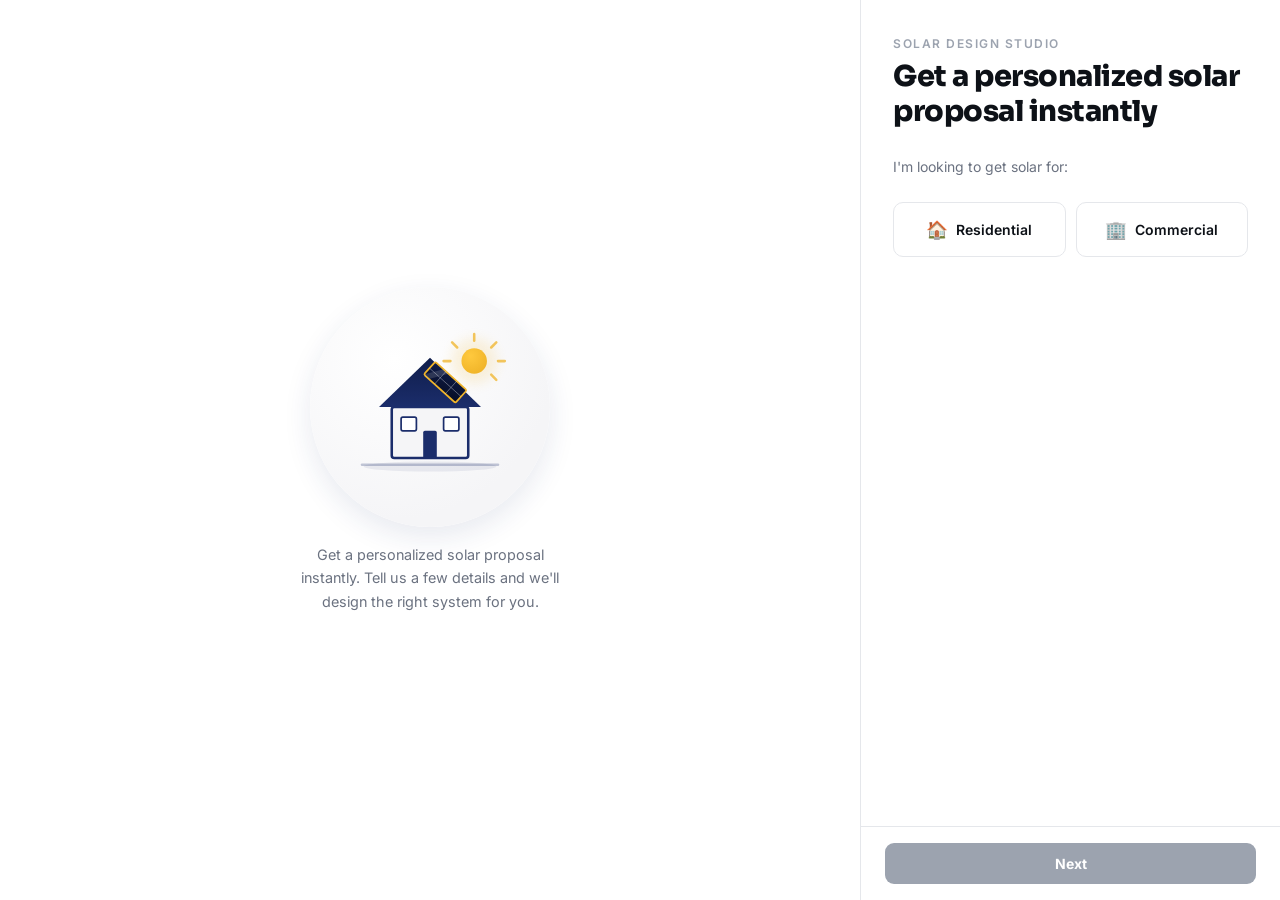
==== commit 7a791f49: "Make solar panel icons more realistic and polished Switch panel fills from flat gold to dark navy gl" ====
--- a/calculator.html
+++ b/calculator.html
@@ -20,9 +20,15 @@
     </div>
     <div class="modal-img" id="modalRoofImg">
       <svg viewBox="0 0 300 160" xmlns="http://www.w3.org/2000/svg" aria-hidden="true">
+        <defs>
+          <linearGradient id="modalDefGrad" x1="0" y1="0" x2="0" y2="1">
+            <stop offset="0" stop-color="var(--navy2)"/><stop offset="1" stop-color="var(--navy)"/>
+          </linearGradient>
+        </defs>
         <rect width="300" height="160" fill="var(--off)"/>
-        <path d="M90,140 L150,60 L210,140 Z" fill="none" stroke="var(--navy)" stroke-width="5" stroke-linejoin="round"/>
-        <line x1="60" y1="140" x2="240" y2="140" stroke="var(--navy)" stroke-width="4" stroke-linecap="round"/>
+        <ellipse cx="150" cy="142" rx="64" ry="6" fill="var(--navy)" opacity=".08"/>
+        <path d="M90,140 L150,60 L210,140 Z" fill="none" stroke="url(#modalDefGrad)" stroke-width="5" stroke-linejoin="round"/>
+        <line x1="60" y1="140" x2="240" y2="140" stroke="var(--navy)" stroke-width="3" stroke-linecap="round" opacity=".3"/>
       </svg>
     </div>
     <div class="modal-options" role="group" aria-label="Roof type">
@@ -73,30 +79,41 @@
       <div class="vis-home active" id="vis1">
         <div class="vis-icon-badge vis-icon-badge--lg">
           <svg viewBox="0 0 200 200" xmlns="http://www.w3.org/2000/svg" aria-hidden="true">
-            <line x1="20" y1="168" x2="180" y2="168" stroke="var(--navy)" stroke-width="4" stroke-linecap="round"/>
-            <ellipse cx="48" cy="164" rx="12" ry="8" fill="var(--navy)" opacity=".15"/>
-            <ellipse cx="152" cy="164" rx="12" ry="8" fill="var(--navy)" opacity=".15"/>
-            <g>
-              <line x1="172" y1="46" x2="181" y2="46" stroke="var(--gold)" stroke-width="4" stroke-linecap="round"/>
-              <line x1="166" y1="60" x2="173" y2="67" stroke="var(--gold)" stroke-width="4" stroke-linecap="round"/>
-              <line x1="152" y1="66" x2="152" y2="75" stroke="var(--gold)" stroke-width="4" stroke-linecap="round"/>
-              <line x1="138" y1="60" x2="132" y2="67" stroke="var(--gold)" stroke-width="4" stroke-linecap="round"/>
-              <line x1="132" y1="46" x2="123" y2="46" stroke="var(--gold)" stroke-width="4" stroke-linecap="round"/>
-              <line x1="138" y1="32" x2="132" y2="26" stroke="var(--gold)" stroke-width="4" stroke-linecap="round"/>
-              <line x1="152" y1="26" x2="152" y2="17" stroke="var(--gold)" stroke-width="4" stroke-linecap="round"/>
-              <line x1="166" y1="32" x2="173" y2="26" stroke="var(--gold)" stroke-width="4" stroke-linecap="round"/>
-              <circle cx="152" cy="46" r="16" fill="var(--gold)"/>
+            <defs>
+              <linearGradient id="heroRoofGrad" x1="0" y1="0" x2="0" y2="1">
+                <stop offset="0" stop-color="var(--navy2)"/><stop offset="1" stop-color="var(--navy)"/>
+              </linearGradient>
+              <linearGradient id="heroPanelGrad" x1="0" y1="0" x2="1" y2="1">
+                <stop offset="0" stop-color="var(--navy2)"/><stop offset="1" stop-color="#070D24"/>
+              </linearGradient>
+              <radialGradient id="heroSunGrad" cx="35%" cy="30%" r="75%">
+                <stop offset="0" stop-color="var(--gold2)"/><stop offset="1" stop-color="var(--gold)"/>
+              </radialGradient>
+              <clipPath id="heroPanelClip"><rect x="93" y="61" width="50" height="20" rx="2"/></clipPath>
+            </defs>
+            <ellipse cx="100" cy="170" rx="78" ry="6" fill="var(--navy)" opacity=".08"/>
+            <line x1="20" y1="168" x2="180" y2="168" stroke="var(--navy)" stroke-width="3" stroke-linecap="round" opacity=".25"/>
+            <circle cx="152" cy="46" r="27" fill="var(--gold)" opacity=".15" filter="blur(7px)"/>
+            <g stroke="var(--gold)" stroke-width="3" stroke-linecap="round" opacity=".75">
+              <line x1="152" y1="14" x2="152" y2="22"/>
+              <line x1="178" y1="24" x2="172" y2="30"/>
+              <line x1="188" y1="46" x2="180" y2="46"/>
+              <line x1="178" y1="68" x2="172" y2="62"/>
+              <line x1="126" y1="24" x2="132" y2="30"/>
+              <line x1="116" y1="46" x2="124" y2="46"/>
             </g>
-            <path d="M40,100 L100,42 L160,100 Z" fill="var(--navy)"/>
-            <rect x="55" y="100" width="90" height="60" rx="3" fill="var(--off)" stroke="var(--navy)" stroke-width="4"/>
-            <rect x="66" y="112" width="18" height="16" rx="2" fill="#fff" stroke="var(--navy)" stroke-width="3"/>
-            <rect x="116" y="112" width="18" height="16" rx="2" fill="#fff" stroke="var(--navy)" stroke-width="3"/>
+            <circle cx="152" cy="46" r="15" fill="url(#heroSunGrad)"/>
+            <path d="M40,100 L100,42 L160,100 Z" fill="url(#heroRoofGrad)"/>
+            <rect x="55" y="100" width="90" height="60" rx="3" fill="var(--off)" stroke="var(--navy)" stroke-width="3"/>
+            <rect x="66" y="112" width="18" height="16" rx="2" fill="#fff" stroke="var(--navy)" stroke-width="2"/>
+            <rect x="116" y="112" width="18" height="16" rx="2" fill="#fff" stroke="var(--navy)" stroke-width="2"/>
             <rect x="92" y="128" width="16" height="32" rx="2" fill="var(--navy)"/>
             <g transform="rotate(42 118 71)">
-              <rect x="93" y="61" width="50" height="20" rx="2" fill="var(--gold)" stroke="var(--navy)" stroke-width="3"/>
-              <line x1="110" y1="61" x2="110" y2="81" stroke="var(--navy)" stroke-width="2"/>
-              <line x1="127" y1="61" x2="127" y2="81" stroke="var(--navy)" stroke-width="2"/>
-              <line x1="93" y1="71" x2="143" y2="71" stroke="var(--navy)" stroke-width="2"/>
+              <rect x="93" y="61" width="50" height="20" rx="2" fill="url(#heroPanelGrad)" stroke="var(--gold)" stroke-width="2"/>
+              <g clip-path="url(#heroPanelClip)"><polygon points="93,81 106,61 114,61 101,81" fill="#fff" opacity=".14"/></g>
+              <line x1="110" y1="61" x2="110" y2="81" stroke="var(--off)" stroke-width="1" opacity=".4"/>
+              <line x1="127" y1="61" x2="127" y2="81" stroke="var(--off)" stroke-width="1" opacity=".4"/>
+              <line x1="93" y1="71" x2="143" y2="71" stroke="var(--off)" stroke-width="1" opacity=".4"/>
             </g>
           </svg>
         </div>
@@ -121,16 +138,24 @@
         <div style="text-align:center">
           <div class="vis-icon-badge" id="vis3Icon" style="margin:0 auto;">
             <svg viewBox="0 0 200 200" xmlns="http://www.w3.org/2000/svg" aria-hidden="true">
-              <line x1="20" y1="168" x2="180" y2="168" stroke="var(--navy)" stroke-width="4" stroke-linecap="round"/>
+              <defs>
+                <linearGradient id="defPanelGrad" x1="0" y1="0" x2="1" y2="1">
+                  <stop offset="0" stop-color="var(--navy2)"/><stop offset="1" stop-color="#070D24"/>
+                </linearGradient>
+                <clipPath id="defPanelClip"><rect x="45" y="55" width="110" height="80" rx="2"/></clipPath>
+              </defs>
+              <ellipse cx="100" cy="172" rx="72" ry="6" fill="var(--navy)" opacity=".08"/>
+              <line x1="20" y1="168" x2="180" y2="168" stroke="var(--navy)" stroke-width="3" stroke-linecap="round" opacity=".25"/>
               <rect x="70" y="145" width="8" height="20" fill="var(--navy)"/>
               <rect x="122" y="145" width="8" height="20" fill="var(--navy)"/>
-              <rect x="35" y="45" width="130" height="100" rx="6" fill="var(--off)" stroke="var(--navy)" stroke-width="5"/>
-              <rect x="45" y="55" width="110" height="80" rx="2" fill="var(--gold)" stroke="var(--navy)" stroke-width="3"/>
-              <line x1="81.5" y1="55" x2="81.5" y2="135" stroke="var(--navy)" stroke-width="2"/>
-              <line x1="118.5" y1="55" x2="118.5" y2="135" stroke="var(--navy)" stroke-width="2"/>
-              <line x1="45" y1="75" x2="155" y2="75" stroke="var(--navy)" stroke-width="2"/>
-              <line x1="45" y1="95" x2="155" y2="95" stroke="var(--navy)" stroke-width="2"/>
-              <line x1="45" y1="115" x2="155" y2="115" stroke="var(--navy)" stroke-width="2"/>
+              <rect x="35" y="45" width="130" height="100" rx="6" fill="var(--off)" stroke="var(--navy)" stroke-width="4"/>
+              <rect x="45" y="55" width="110" height="80" rx="2" fill="url(#defPanelGrad)" stroke="var(--gold)" stroke-width="2"/>
+              <g clip-path="url(#defPanelClip)"><polygon points="45,135 75,55 95,55 65,135" fill="#fff" opacity=".10"/></g>
+              <line x1="81.5" y1="55" x2="81.5" y2="135" stroke="var(--off)" stroke-width="1" opacity=".4"/>
+              <line x1="118.5" y1="55" x2="118.5" y2="135" stroke="var(--off)" stroke-width="1" opacity=".4"/>
+              <line x1="45" y1="75" x2="155" y2="75" stroke="var(--off)" stroke-width="1" opacity=".4"/>
+              <line x1="45" y1="95" x2="155" y2="95" stroke="var(--off)" stroke-width="1" opacity=".4"/>
+              <line x1="45" y1="115" x2="155" y2="115" stroke="var(--off)" stroke-width="1" opacity=".4"/>
             </svg>
           </div>
           <p style="font-size:.9rem;color:var(--gray);margin-top:12px;" id="vis3Label">Select your project type</p>
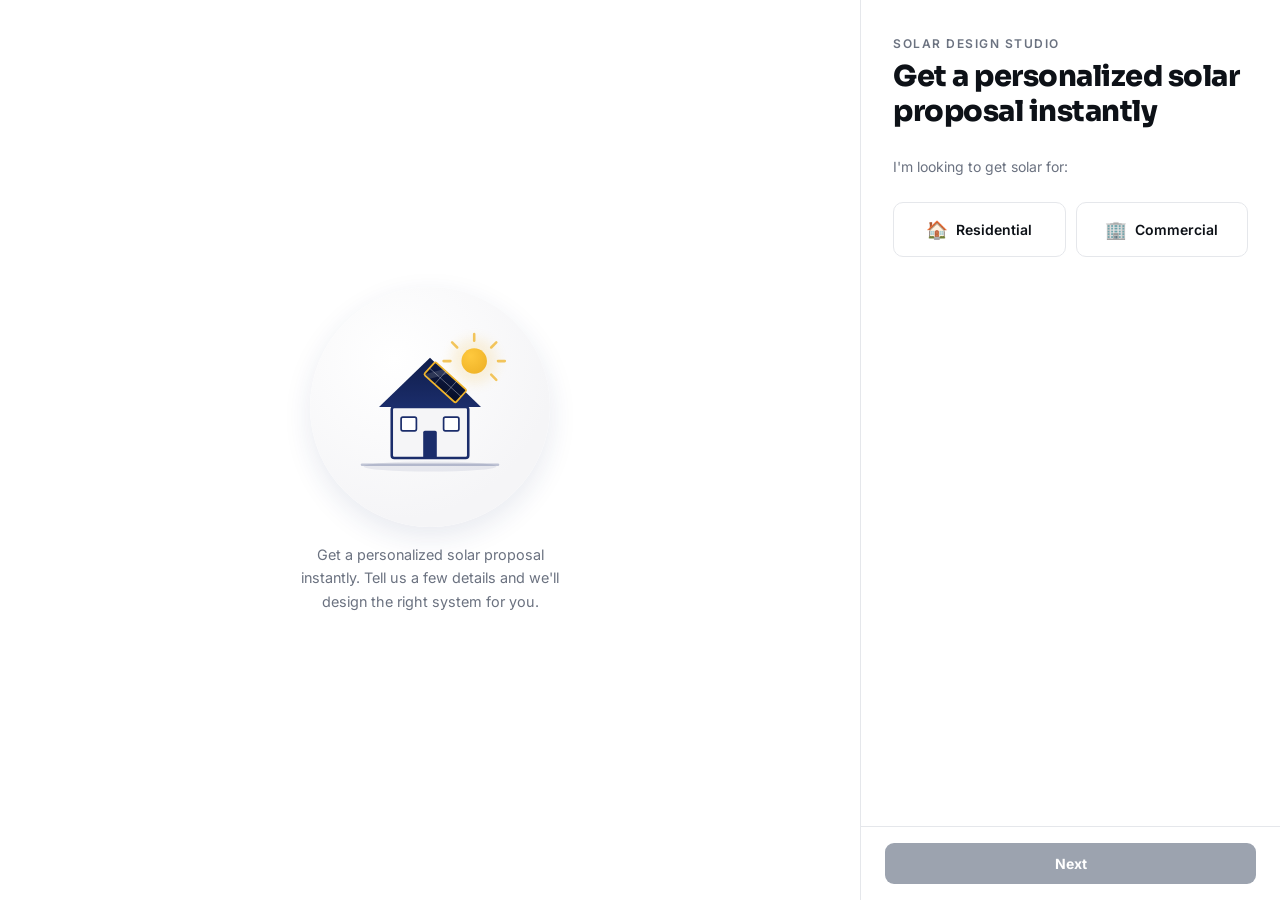
==== commit 0edee987: "Fix medium-severity issues from the site audit - Point robots.txt/sitemap.xml at the real deployed G" ====
--- a/calculator.html
+++ b/calculator.html
@@ -5,6 +5,14 @@
 <meta name="viewport" content="width=device-width, initial-scale=1.0">
 <title>TruSolar — Solar Design Studio</title>
 <meta name="description" content="Get an instant, personalized solar proposal for your home or business in the Philippines — system size, monthly savings, payback period, and pricing.">
+<meta property="og:type" content="website">
+<meta property="og:site_name" content="TruSolar">
+<meta property="og:title" content="TruSolar — Solar Design Studio">
+<meta property="og:description" content="Get an instant, personalized solar proposal for your home or business in the Philippines — system size, monthly savings, payback period, and pricing.">
+<meta property="og:locale" content="en_PH">
+<meta name="twitter:card" content="summary">
+<meta name="twitter:title" content="TruSolar — Solar Design Studio">
+<meta name="twitter:description" content="Get an instant, personalized solar proposal for your home or business in the Philippines.">
 <link rel="icon" type="image/svg+xml" href="assets/favicon.svg">
 <link href="https://fonts.googleapis.com/css2?family=Inter:wght@300;400;500;600;700&family=Sora:wght@700;800&display=swap" rel="stylesheet">
 <link rel="stylesheet" href="css/calculator.css">
@@ -243,7 +251,7 @@
           </div>
           <div class="bill-input-wrap">
             <span class="bi-prefix">₱</span>
-            <input type="number" id="billInput" placeholder="18,000" oninput="onBillInput()" onkeydown="onWizardInputKeydown(event)" min="0">
+            <input type="number" id="billInput" placeholder="18,000" oninput="onBillInput()" onkeydown="onWizardInputKeydown(event)" min="0" max="10000000">
           </div>
           <p class="bill-hint">We will use this info to determine the optimal system size for you. <span style="color:var(--blue);cursor:pointer;">Don't know yet?</span></p>
         </div>
@@ -254,7 +262,7 @@
           </div>
           <div class="bill-input-wrap">
             <span class="bi-prefix" style="left:auto;right:14px;transform:translateY(-50%);">kWh</span>
-            <input type="number" id="kwhInput" placeholder="20" oninput="onKwhInput()" onkeydown="onWizardInputKeydown(event)" min="0" style="padding-left:14px;padding-right:48px;">
+            <input type="number" id="kwhInput" placeholder="20" oninput="onKwhInput()" onkeydown="onWizardInputKeydown(event)" min="0" max="30000" style="padding-left:14px;padding-right:48px;">
           </div>
           <p class="bill-hint">Typical Philippine home: 15–30 kWh/day</p>
         </div>
--- a/css/calculator.css
+++ b/css/calculator.css
@@ -24,10 +24,10 @@
   background:var(--white);
 }
 .w-progress-wrap{flex:1;margin:0 24px;}
-.w-step-label{font-size:.72rem;color:var(--gray2);font-weight:500;margin-bottom:5px;}
+.w-step-label{font-size:.72rem;color:var(--gray);font-weight:500;margin-bottom:5px;}
 .w-progress-bar{height:4px;background:var(--line);border-radius:2px;overflow:hidden;}
 .w-progress-fill{height:100%;background:var(--navy);border-radius:2px;transition:width .4s ease;}
-.w-pct{font-size:.72rem;color:var(--gray2);font-weight:500;white-space:nowrap;}
+.w-pct{font-size:.72rem;color:var(--gray);font-weight:500;white-space:nowrap;}
 
 .w-visual{
   flex:1;display:flex;align-items:center;justify-content:center;
@@ -63,7 +63,7 @@
 
 /* Proposal left panels */
 .prop-panel{background:var(--white);border:1px solid var(--line);border-radius:12px;padding:22px;}
-.prop-panel h4{font-size:.8rem;font-weight:700;color:var(--gray2);text-transform:uppercase;letter-spacing:1px;margin-bottom:16px;}
+.prop-panel h4{font-size:.8rem;font-weight:700;color:var(--gray);text-transform:uppercase;letter-spacing:1px;margin-bottom:16px;}
 
 /* Bill comparison bars */
 .bill-compare{display:flex;align-items:flex-end;gap:32px;height:200px;padding-top:16px;}
@@ -81,7 +81,7 @@
 .energy-stats{display:grid;grid-template-columns:1fr 1fr;gap:10px;}
 .estat{background:var(--off);border-radius:8px;padding:12px;text-align:center;}
 .estat .ev{font-size:1.1rem;font-weight:700;color:var(--navy);}
-.estat .el{font-size:.68rem;color:var(--gray2);text-transform:uppercase;letter-spacing:.5px;margin-top:2px;}
+.estat .el{font-size:.68rem;color:var(--gray);text-transform:uppercase;letter-spacing:.5px;margin-top:2px;}
 
 /* Score circle */
 .score-circle{width:80px;height:80px;position:relative;margin:0 auto 12px;}
@@ -90,7 +90,7 @@
 .score-circle .sc-fill{fill:none;stroke:var(--green);stroke-width:8;stroke-linecap:round;transition:stroke-dashoffset .8s ease;}
 .score-label{position:absolute;inset:0;display:flex;flex-direction:column;align-items:center;justify-content:center;}
 .score-label .sv{font-size:1rem;font-weight:800;color:var(--navy);}
-.score-label .sl{font-size:.55rem;color:var(--gray2);}
+.score-label .sl{font-size:.55rem;color:var(--gray);}
 
 /* RIGHT PANEL */
 .w-right{
@@ -98,7 +98,7 @@
   display:flex;flex-direction:column;
 }
 .w-right-inner{flex:1;padding:36px 32px;overflow-y:auto;}
-.w-section-label{font-size:.75rem;font-weight:600;color:var(--gray2);text-transform:uppercase;letter-spacing:1.5px;margin-bottom:8px;}
+.w-section-label{font-size:.75rem;font-weight:600;color:var(--gray);text-transform:uppercase;letter-spacing:1.5px;margin-bottom:8px;}
 .w-title{font-family:'Sora',sans-serif;font-size:1.8rem;font-weight:800;color:var(--ink);letter-spacing:-.5px;line-height:1.2;margin-bottom:28px;}
 
 /* Choice buttons */
@@ -126,7 +126,7 @@
 }
 .bill-input-wrap input:focus{border-color:var(--navy);}
 .bill-toggle{font-size:.78rem;color:var(--blue);font-weight:500;cursor:pointer;margin-bottom:20px;display:inline-flex;align-items:center;gap:4px;}
-.bill-hint{font-size:.75rem;color:var(--gray2);margin-bottom:20px;}
+.bill-hint{font-size:.75rem;color:var(--gray);margin-bottom:20px;}
 .input-error{border-color:var(--red)!important;}
 .input-error:focus{border-color:var(--red)!important;}
 
@@ -139,7 +139,7 @@
   color:var(--ink);outline:none;transition:border .15s;
 }
 .addr-wrap input:focus{border-color:var(--navy);}
-.addr-hint{font-size:.72rem;color:var(--gray2);margin-bottom:20px;}
+.addr-hint{font-size:.72rem;color:var(--gray);margin-bottom:20px;}
 
 /* Proposal right side */
 .prop-accordion{border:1px solid var(--line);border-radius:10px;overflow:hidden;margin-bottom:8px;}
@@ -149,13 +149,13 @@
   font-size:.875rem;font-weight:600;color:var(--ink);cursor:pointer;
   font-family:'Inter',sans-serif;text-align:left;
 }
-.prop-acc-header .acc-arrow{transition:transform .2s;color:var(--gray2);font-size:.8rem;}
+.prop-acc-header .acc-arrow{transition:transform .2s;color:var(--gray);font-size:.8rem;}
 .prop-acc-header.open .acc-arrow{transform:rotate(180deg);}
 .prop-acc-body{display:none;padding:16px;border-top:1px solid var(--line);background:var(--white);}
 .prop-acc-body.open{display:block;}
 
 .savings-stat{background:var(--off);border-radius:8px;padding:14px;margin-bottom:8px;text-align:center;}
-.savings-stat .ss-label{font-size:.68rem;font-weight:700;text-transform:uppercase;letter-spacing:1px;color:var(--gray2);margin-bottom:4px;}
+.savings-stat .ss-label{font-size:.68rem;font-weight:700;text-transform:uppercase;letter-spacing:1px;color:var(--gray);margin-bottom:4px;}
 .savings-stat .ss-val{font-size:1.3rem;font-weight:800;color:var(--navy);}
 .savings-grid{display:grid;grid-template-columns:1fr 1fr;gap:8px;margin-bottom:8px;}
 
@@ -186,11 +186,11 @@
 .ptb-circle .pc-fill{fill:none;stroke:var(--gold);stroke-width:5;stroke-linecap:round;}
 .ptb-circle-label{position:absolute;inset:0;display:flex;align-items:center;justify-content:center;font-size:.6rem;font-weight:700;color:var(--navy);}
 .ptb-monthly{}
-.ptb-monthly .ptb-label{font-size:.65rem;font-weight:700;text-transform:uppercase;letter-spacing:1px;color:var(--gray2);}
+.ptb-monthly .ptb-label{font-size:.65rem;font-weight:700;text-transform:uppercase;letter-spacing:1px;color:var(--gray);}
 .ptb-monthly .ptb-val{font-size:.95rem;font-weight:800;color:var(--gold);}
 .ptb-divider{width:1px;height:32px;background:var(--line);}
 .ptb-cost{}
-.ptb-cost .ptb-label{font-size:.65rem;font-weight:700;text-transform:uppercase;letter-spacing:1px;color:var(--gray2);}
+.ptb-cost .ptb-label{font-size:.65rem;font-weight:700;text-transform:uppercase;letter-spacing:1px;color:var(--gray);}
 .ptb-cost .ptb-val{font-size:.95rem;font-weight:800;color:var(--blue);}
 
 /* Modal */
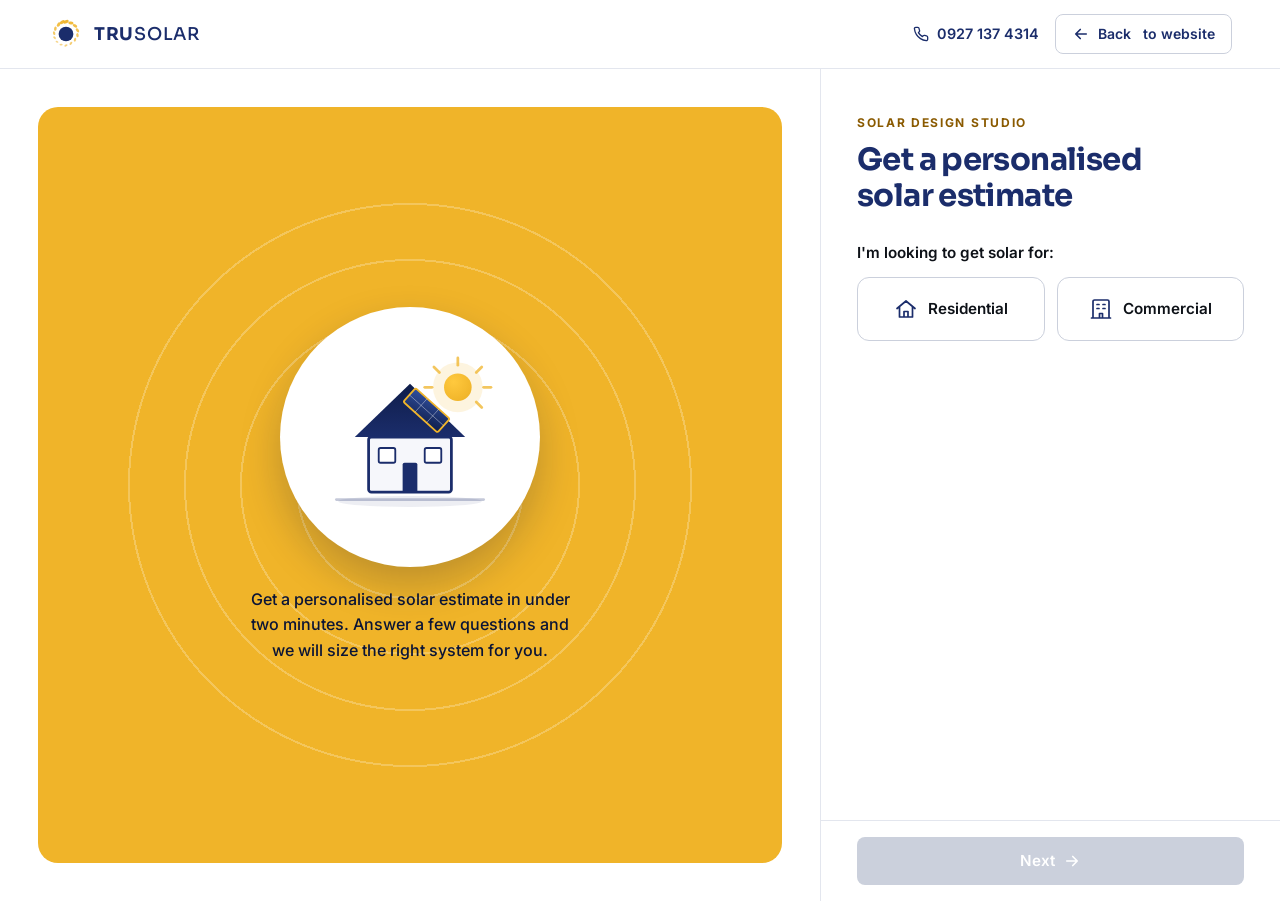
==== commit e575febb: "Redesign site: Meralco-based pricing model, new hero, mobile fixes - Shared sizing/pricing model (js" ====
--- a/calculator.html
+++ b/calculator.html
@@ -2,351 +2,334 @@
 <html lang="en">
 <head>
 <meta charset="UTF-8">
-<meta name="viewport" content="width=device-width, initial-scale=1.0">
-<title>TruSolar — Solar Design Studio</title>
-<meta name="description" content="Get an instant, personalized solar proposal for your home or business in the Philippines — system size, monthly savings, payback period, and pricing.">
+<meta name="viewport" content="width=device-width, initial-scale=1">
+<title>Solar Design Studio — Free Solar Savings Estimate | TruSolar</title>
+<meta name="description" content="Get an instant solar estimate for your home or business in the Philippines: system size, monthly savings, payback period and pricing. Free, no sign-up.">
+<meta name="theme-color" content="#1B2D6B">
 <meta property="og:type" content="website">
 <meta property="og:site_name" content="TruSolar">
-<meta property="og:title" content="TruSolar — Solar Design Studio">
-<meta property="og:description" content="Get an instant, personalized solar proposal for your home or business in the Philippines — system size, monthly savings, payback period, and pricing.">
+<meta property="og:title" content="TruSolar Solar Design Studio">
+<meta property="og:description" content="Get an instant solar estimate for your home or business: system size, monthly savings, payback period and pricing.">
+<meta property="og:url" content="https://tru-solar.vercel.app/calculator.html">
+<meta property="og:image" content="https://tru-solar.vercel.app/assets/og-image.png">
 <meta property="og:locale" content="en_PH">
-<meta name="twitter:card" content="summary">
-<meta name="twitter:title" content="TruSolar — Solar Design Studio">
-<meta name="twitter:description" content="Get an instant, personalized solar proposal for your home or business in the Philippines.">
+<meta name="twitter:card" content="summary_large_image">
+<meta name="twitter:title" content="TruSolar Solar Design Studio">
+<meta name="twitter:description" content="Get an instant solar estimate for your home or business in the Philippines.">
+<meta name="twitter:image" content="https://tru-solar.vercel.app/assets/og-image.png">
 <link rel="icon" type="image/svg+xml" href="assets/favicon.svg">
-<link href="https://fonts.googleapis.com/css2?family=Inter:wght@300;400;500;600;700&family=Sora:wght@700;800&display=swap" rel="stylesheet">
+<link rel="canonical" href="https://tru-solar.vercel.app/calculator.html">
+<link rel="preload" href="assets/fonts/inter-latin-wght-normal.woff2" as="font" type="font/woff2" crossorigin>
+<link rel="preload" href="assets/fonts/sora-latin-wght-normal.woff2" as="font" type="font/woff2" crossorigin>
+<link rel="stylesheet" href="css/base.css">
 <link rel="stylesheet" href="css/calculator.css">
 </head>
 <body>
 
-<!-- ROOF TYPE MODAL -->
-<div class="modal-overlay" id="roofModal">
-  <div class="modal" role="dialog" aria-modal="true" aria-labelledby="roofModalTitle">
-    <div class="modal-header">
-      <h3 id="roofModalTitle">Select Roof Type</h3>
-      <button class="modal-close" onclick="closeModal()" aria-label="Close">✕</button>
-    </div>
-    <div class="modal-img" id="modalRoofImg">
-      <svg viewBox="0 0 300 160" xmlns="http://www.w3.org/2000/svg" aria-hidden="true">
-        <defs>
-          <linearGradient id="modalDefGrad" x1="0" y1="0" x2="0" y2="1">
-            <stop offset="0" stop-color="var(--navy2)"/><stop offset="1" stop-color="var(--navy)"/>
-          </linearGradient>
-        </defs>
-        <rect width="300" height="160" fill="var(--off)"/>
-        <ellipse cx="150" cy="142" rx="64" ry="6" fill="var(--navy)" opacity=".08"/>
-        <path d="M90,140 L150,60 L210,140 Z" fill="none" stroke="url(#modalDefGrad)" stroke-width="5" stroke-linejoin="round"/>
-        <line x1="60" y1="140" x2="240" y2="140" stroke="var(--navy)" stroke-width="3" stroke-linecap="round" opacity=".3"/>
-      </svg>
-    </div>
-    <div class="modal-options" role="group" aria-label="Roof type">
-      <div class="modal-opt" role="button" tabindex="0" aria-pressed="false" onclick="selectRoofType('Metal',this)" onkeydown="if(event.key==='Enter'||event.key===' '){event.preventDefault();this.click();}">Metal</div>
-      <div class="modal-opt" role="button" tabindex="0" aria-pressed="false" onclick="selectRoofType('Shingles',this)" onkeydown="if(event.key==='Enter'||event.key===' '){event.preventDefault();this.click();}">Shingles</div>
-      <div class="modal-opt" role="button" tabindex="0" aria-pressed="false" onclick="selectRoofType('Tiles',this)" onkeydown="if(event.key==='Enter'||event.key===' '){event.preventDefault();this.click();}">Tiles</div>
-      <div class="modal-opt" role="button" tabindex="0" aria-pressed="false" onclick="selectRoofType('Flatroof',this)" onkeydown="if(event.key==='Enter'||event.key===' '){event.preventDefault();this.click();}">Flatroof</div>
-    </div>
-    <button class="modal-select" id="modalSelectBtn" disabled onclick="confirmRoofType()">Select</button>
-  </div>
-</div>
-
-<!-- WIZARD -->
-<div class="wizard">
-
-  <!-- LEFT VISUAL -->
-  <div class="w-left">
-    <!-- Progress header (hidden on step 1) -->
-    <div class="w-left-header" id="progressHeader" style="display:none">
-      <span class="w-step-label" id="stepLabel">Step 1 of 5</span>
-      <div class="w-progress-wrap">
-        <div class="w-progress-bar"><div class="w-progress-fill" id="progressFill" style="width:20%"></div></div>
-      </div>
-      <span class="w-pct" id="pctLabel">20%</span>
-    </div>
-
-    <!-- Proposal top bar -->
-    <div class="proposal-topbar" id="proposalTopbar">
+<a class="skip-link" href="#wizard">Skip to calculator</a>
+
+<svg width="0" height="0" style="position:absolute" aria-hidden="true" focusable="false">
+  <defs>
+    <symbol id="i-phone" viewBox="0 0 24 24" fill="none" stroke="currentColor" stroke-width="2" stroke-linecap="round" stroke-linejoin="round"><path d="M22 16.92v3a2 2 0 0 1-2.18 2 19.8 19.8 0 0 1-8.63-3.07 19.5 19.5 0 0 1-6-6A19.8 19.8 0 0 1 2.12 4.18 2 2 0 0 1 4.11 2h3a2 2 0 0 1 2 1.72c.13.96.36 1.9.7 2.81a2 2 0 0 1-.45 2.11L8.09 9.91a16 16 0 0 0 6 6l1.27-1.27a2 2 0 0 1 2.11-.45c.91.34 1.85.57 2.81.7A2 2 0 0 1 22 16.92z"/></symbol>
+    <symbol id="i-back" viewBox="0 0 24 24" fill="none" stroke="currentColor" stroke-width="2.2" stroke-linecap="round" stroke-linejoin="round"><path d="M19 12H5M11 6l-6 6 6 6"/></symbol>
+    <symbol id="i-arrow" viewBox="0 0 24 24" fill="none" stroke="currentColor" stroke-width="2.2" stroke-linecap="round" stroke-linejoin="round"><path d="M5 12h14M13 6l6 6-6 6"/></symbol>
+    <symbol id="i-home" viewBox="0 0 24 24" fill="none" stroke="currentColor" stroke-width="1.7" stroke-linecap="round" stroke-linejoin="round"><path d="M3 11.5L12 4l9 7.5M5.5 10v10h13V10M10 20v-5.5h4V20"/></symbol>
+    <symbol id="i-hotel" viewBox="0 0 24 24" fill="none" stroke="currentColor" stroke-width="1.7" stroke-linecap="round" stroke-linejoin="round"><path d="M4 21V4.5A1.5 1.5 0 0 1 5.5 3h13A1.5 1.5 0 0 1 20 4.5V21M2.5 21h19M8 7.5h2M14 7.5h2M8 11.5h2M14 11.5h2M10.5 21v-4.5h3V21"/></symbol>
+    <symbol id="i-swap" viewBox="0 0 24 24" fill="none" stroke="currentColor" stroke-width="2" stroke-linecap="round" stroke-linejoin="round"><path d="M7 4L3 8l4 4M3 8h14M17 20l4-4-4-4M21 16H7"/></symbol>
+    <symbol id="i-close" viewBox="0 0 24 24" fill="none" stroke="currentColor" stroke-width="2.2" stroke-linecap="round"><path d="M6 6l12 12M18 6L6 18"/></symbol>
+    <symbol id="i-chevron" viewBox="0 0 24 24" fill="none" stroke="currentColor" stroke-width="2.2" stroke-linecap="round" stroke-linejoin="round"><path d="M6 9l6 6 6-6"/></symbol>
+  </defs>
+</svg>
+
+<header class="site-header">
+  <div class="container site-header__bar">
+    <a class="brand" href="./" aria-label="TruSolar home">
+      <img src="assets/favicon.svg" alt="" width="36" height="36">
+      <span class="brand__name">TRU<span>SOLAR</span></span>
+    </a>
+    <div class="calc-header__actions">
+      <a class="header-phone" href="tel:+639271374314"><svg><use href="#i-phone"/></svg><span>0927 137 4314</span></a>
+      <a class="btn btn--outline btn--sm" href="./"><svg><use href="#i-back"/></svg>Back<span class="hide-xs">&nbsp;to website</span></a>
+    </div>
+  </div>
+</header>
+
+<!-- Roof type dialog -->
+<dialog class="modal" id="roofModal" aria-labelledby="roofModalTitle">
+  <div class="modal__header">
+    <h2 id="roofModalTitle">Select roof type</h2>
+    <button class="modal__close" type="button" id="roofClose" aria-label="Close"><svg><use href="#i-close"/></svg></button>
+  </div>
+  <div class="modal__img" id="modalRoofImg" aria-hidden="true">
+    <svg viewBox="0 0 300 160" xmlns="http://www.w3.org/2000/svg">
+      <defs><linearGradient id="modalDefGrad" x1="0" y1="0" x2="0" y2="1"><stop offset="0" stop-color="#0F1D4A"/><stop offset="1" stop-color="#1B2D6B"/></linearGradient></defs>
+      <rect width="300" height="160" fill="#F6F7FB"/>
+      <ellipse cx="150" cy="142" rx="64" ry="6" fill="#1B2D6B" opacity=".08"/>
+      <path d="M90,140 L150,60 L210,140 Z" fill="none" stroke="url(#modalDefGrad)" stroke-width="5" stroke-linejoin="round"/>
+      <line x1="60" y1="140" x2="240" y2="140" stroke="#1B2D6B" stroke-width="3" stroke-linecap="round" opacity=".3"/>
+    </svg>
+  </div>
+  <div class="modal__options" role="group" aria-label="Roof type">
+    <button type="button" class="modal__opt" data-roof="Metal" aria-pressed="false">Metal</button>
+    <button type="button" class="modal__opt" data-roof="Shingles" aria-pressed="false">Shingles</button>
+    <button type="button" class="modal__opt" data-roof="Tiles" aria-pressed="false">Tiles</button>
+    <button type="button" class="modal__opt" data-roof="Flatroof" aria-pressed="false">Flat roof</button>
+  </div>
+  <div class="modal__footer">
+    <button class="btn btn--primary btn--block" type="button" id="roofConfirm" disabled>Select</button>
+    <p class="modal__hint" id="roofHint">Choose a roof type above to continue.</p>
+  </div>
+</dialog>
+
+<main class="wizard" id="wizard">
+
+  <!-- LEFT: visual -->
+  <section class="w-left" aria-label="Preview">
+    <div class="w-progress" id="progressHeader" hidden>
+      <span class="w-progress__label" id="stepLabel">Step 2 of 5</span>
+      <div class="w-progress__bar" role="progressbar" aria-valuemin="0" aria-valuemax="100" aria-valuenow="40" aria-labelledby="stepLabel" id="progressBar"><div class="w-progress__fill" id="progressFill"></div></div>
+      <span class="w-progress__pct" id="pctLabel">40%</span>
+    </div>
+
+    <div class="proposal-topbar" id="proposalTopbar" hidden>
       <div class="ptb-savings">
         <div class="ptb-circle">
-          <svg viewBox="0 0 44 44"><circle class="pc-bg" cx="22" cy="22" r="19"/><circle class="pc-fill" id="ptbArc" cx="22" cy="22" r="19" stroke-dasharray="119.4" stroke-dashoffset="55.9"/></svg>
-          <div class="ptb-circle-label" id="ptbPct">53%</div>
-        </div>
-        <div class="ptb-monthly">
-          <div class="ptb-label">Monthly Savings</div>
-          <div class="ptb-val" id="ptbSavings">₱0</div>
-        </div>
-      </div>
-      <div class="ptb-divider"></div>
-      <div class="ptb-cost">
-        <div class="ptb-label">Monthly Cost (36 months)</div>
-        <div class="ptb-val" id="ptbCost">₱0</div>
+          <svg viewBox="0 0 44 44" aria-hidden="true"><circle class="pc-bg" cx="22" cy="22" r="19"/><circle class="pc-fill" id="ptbArc" cx="22" cy="22" r="19"/></svg>
+          <div class="ptb-circle-label" id="ptbPct">0%</div>
+        </div>
+        <div>
+          <div class="ptb-label">Est. monthly savings</div>
+          <div class="ptb-val ptb-val--gold" id="ptbSavings">₱0</div>
+        </div>
       </div>
     </div>
 
     <div class="w-visual">
-      <!-- Step 1: intro visual -->
-      <div class="vis-home active" id="vis1">
-        <div class="vis-icon-badge vis-icon-badge--lg">
+      <!-- Step 1 -->
+      <div class="vis vis--center is-active" id="vis1">
+        <div class="vis-badge vis-badge--lg">
           <svg viewBox="0 0 200 200" xmlns="http://www.w3.org/2000/svg" aria-hidden="true">
             <defs>
-              <linearGradient id="heroRoofGrad" x1="0" y1="0" x2="0" y2="1">
-                <stop offset="0" stop-color="var(--navy2)"/><stop offset="1" stop-color="var(--navy)"/>
-              </linearGradient>
-              <linearGradient id="heroPanelGrad" x1="0" y1="0" x2="1" y2="1">
-                <stop offset="0" stop-color="var(--navy2)"/><stop offset="1" stop-color="#070D24"/>
-              </linearGradient>
-              <radialGradient id="heroSunGrad" cx="35%" cy="30%" r="75%">
-                <stop offset="0" stop-color="var(--gold2)"/><stop offset="1" stop-color="var(--gold)"/>
-              </radialGradient>
-              <clipPath id="heroPanelClip"><rect x="93" y="61" width="50" height="20" rx="2"/></clipPath>
+              <linearGradient id="heroRoofGrad" x1="0" y1="0" x2="0" y2="1"><stop offset="0" stop-color="#0F1D4A"/><stop offset="1" stop-color="#1B2D6B"/></linearGradient>
+              <linearGradient id="heroPanelGrad" x1="0" y1="0" x2="1" y2="1"><stop offset="0" stop-color="#31509F"/><stop offset="1" stop-color="#0F1D4A"/></linearGradient>
+              <radialGradient id="heroSunGrad" cx="35%" cy="30%" r="75%"><stop offset="0" stop-color="#FFC93E"/><stop offset="1" stop-color="#F0B429"/></radialGradient>
             </defs>
-            <ellipse cx="100" cy="170" rx="78" ry="6" fill="var(--navy)" opacity=".08"/>
-            <line x1="20" y1="168" x2="180" y2="168" stroke="var(--navy)" stroke-width="3" stroke-linecap="round" opacity=".25"/>
-            <circle cx="152" cy="46" r="27" fill="var(--gold)" opacity=".15" filter="blur(7px)"/>
-            <g stroke="var(--gold)" stroke-width="3" stroke-linecap="round" opacity=".75">
-              <line x1="152" y1="14" x2="152" y2="22"/>
-              <line x1="178" y1="24" x2="172" y2="30"/>
-              <line x1="188" y1="46" x2="180" y2="46"/>
-              <line x1="178" y1="68" x2="172" y2="62"/>
-              <line x1="126" y1="24" x2="132" y2="30"/>
-              <line x1="116" y1="46" x2="124" y2="46"/>
+            <ellipse cx="100" cy="170" rx="78" ry="6" fill="#1B2D6B" opacity=".08"/>
+            <line x1="20" y1="168" x2="180" y2="168" stroke="#1B2D6B" stroke-width="3" stroke-linecap="round" opacity=".25"/>
+            <circle cx="152" cy="46" r="27" fill="#F0B429" opacity=".15"/>
+            <g stroke="#F0B429" stroke-width="3" stroke-linecap="round" opacity=".75">
+              <line x1="152" y1="14" x2="152" y2="22"/><line x1="178" y1="24" x2="172" y2="30"/><line x1="188" y1="46" x2="180" y2="46"/>
+              <line x1="178" y1="68" x2="172" y2="62"/><line x1="126" y1="24" x2="132" y2="30"/><line x1="116" y1="46" x2="124" y2="46"/>
             </g>
             <circle cx="152" cy="46" r="15" fill="url(#heroSunGrad)"/>
             <path d="M40,100 L100,42 L160,100 Z" fill="url(#heroRoofGrad)"/>
-            <rect x="55" y="100" width="90" height="60" rx="3" fill="var(--off)" stroke="var(--navy)" stroke-width="3"/>
-            <rect x="66" y="112" width="18" height="16" rx="2" fill="#fff" stroke="var(--navy)" stroke-width="2"/>
-            <rect x="116" y="112" width="18" height="16" rx="2" fill="#fff" stroke="var(--navy)" stroke-width="2"/>
-            <rect x="92" y="128" width="16" height="32" rx="2" fill="var(--navy)"/>
+            <rect x="55" y="100" width="90" height="60" rx="3" fill="#F6F7FB" stroke="#1B2D6B" stroke-width="3"/>
+            <rect x="66" y="112" width="18" height="16" rx="2" fill="#fff" stroke="#1B2D6B" stroke-width="2"/>
+            <rect x="116" y="112" width="18" height="16" rx="2" fill="#fff" stroke="#1B2D6B" stroke-width="2"/>
+            <rect x="92" y="128" width="16" height="32" rx="2" fill="#1B2D6B"/>
             <g transform="rotate(42 118 71)">
-              <rect x="93" y="61" width="50" height="20" rx="2" fill="url(#heroPanelGrad)" stroke="var(--gold)" stroke-width="2"/>
-              <g clip-path="url(#heroPanelClip)"><polygon points="93,81 106,61 114,61 101,81" fill="#fff" opacity=".14"/></g>
-              <line x1="110" y1="61" x2="110" y2="81" stroke="var(--off)" stroke-width="1" opacity=".4"/>
-              <line x1="127" y1="61" x2="127" y2="81" stroke="var(--off)" stroke-width="1" opacity=".4"/>
-              <line x1="93" y1="71" x2="143" y2="71" stroke="var(--off)" stroke-width="1" opacity=".4"/>
+              <rect x="93" y="61" width="50" height="20" rx="2" fill="url(#heroPanelGrad)" stroke="#F0B429" stroke-width="2"/>
+              <line x1="110" y1="61" x2="110" y2="81" stroke="#F6F7FB" stroke-width="1" opacity=".4"/>
+              <line x1="127" y1="61" x2="127" y2="81" stroke="#F6F7FB" stroke-width="1" opacity=".4"/>
+              <line x1="93" y1="71" x2="143" y2="71" stroke="#F6F7FB" stroke-width="1" opacity=".4"/>
             </g>
           </svg>
         </div>
-        <p style="font-size:.9rem;color:var(--gray);text-align:center;max-width:280px;line-height:1.6;">Get a personalized solar proposal instantly. Tell us a few details and we'll design the right system for you.</p>
-      </div>
-
-      <!-- Step 2: graph -->
-      <div class="vis-graph" id="vis2">
-        <div class="graph-tabs" role="group" aria-label="Usage profile view">
-          <button class="graph-tab active" aria-pressed="true" onclick="setGraphMode('day',this)">Day time</button>
-          <button class="graph-tab" aria-pressed="false" onclick="setGraphMode('night',this)">Night time</button>
-          <button class="graph-tab" aria-pressed="false" onclick="setGraphMode('24h',this)">24 Hours</button>
-          <button class="graph-tab" aria-pressed="false" onclick="setGraphMode('custom',this)">Custom</button>
-        </div>
-        <div class="graph-canvas-wrap">
-          <canvas id="usageChart"></canvas>
-        </div>
-      </div>
-
-      <!-- Step 3: roof visual -->
-      <div class="vis-roof" id="vis3">
-        <div style="text-align:center">
-          <div class="vis-icon-badge" id="vis3Icon" style="margin:0 auto;">
-            <svg viewBox="0 0 200 200" xmlns="http://www.w3.org/2000/svg" aria-hidden="true">
-              <defs>
-                <linearGradient id="defPanelGrad" x1="0" y1="0" x2="1" y2="1">
-                  <stop offset="0" stop-color="var(--navy2)"/><stop offset="1" stop-color="#070D24"/>
-                </linearGradient>
-                <clipPath id="defPanelClip"><rect x="45" y="55" width="110" height="80" rx="2"/></clipPath>
-              </defs>
-              <ellipse cx="100" cy="172" rx="72" ry="6" fill="var(--navy)" opacity=".08"/>
-              <line x1="20" y1="168" x2="180" y2="168" stroke="var(--navy)" stroke-width="3" stroke-linecap="round" opacity=".25"/>
-              <rect x="70" y="145" width="8" height="20" fill="var(--navy)"/>
-              <rect x="122" y="145" width="8" height="20" fill="var(--navy)"/>
-              <rect x="35" y="45" width="130" height="100" rx="6" fill="var(--off)" stroke="var(--navy)" stroke-width="4"/>
-              <rect x="45" y="55" width="110" height="80" rx="2" fill="url(#defPanelGrad)" stroke="var(--gold)" stroke-width="2"/>
-              <g clip-path="url(#defPanelClip)"><polygon points="45,135 75,55 95,55 65,135" fill="#fff" opacity=".10"/></g>
-              <line x1="81.5" y1="55" x2="81.5" y2="135" stroke="var(--off)" stroke-width="1" opacity=".4"/>
-              <line x1="118.5" y1="55" x2="118.5" y2="135" stroke="var(--off)" stroke-width="1" opacity=".4"/>
-              <line x1="45" y1="75" x2="155" y2="75" stroke="var(--off)" stroke-width="1" opacity=".4"/>
-              <line x1="45" y1="95" x2="155" y2="95" stroke="var(--off)" stroke-width="1" opacity=".4"/>
-              <line x1="45" y1="115" x2="155" y2="115" stroke="var(--off)" stroke-width="1" opacity=".4"/>
-            </svg>
-          </div>
-          <p style="font-size:.9rem;color:var(--gray);margin-top:12px;" id="vis3Label">Select your project type</p>
-        </div>
-      </div>
-
-      <!-- Step 4: map -->
-      <div class="vis-map" id="vis4">
-        <iframe id="mapFrame" title="Map of your project address" src="https://www.google.com/maps/embed?pb=!1m18!1m12!1m3!1d247289!2d121.0!3d14.6!2m3!1f0!2f0!3f0!3m2!1i1024!2i768!4f13.1!3m3!1m2!1s0x3397ca03571ec38b%3A0x69d1d5751069c0b0!2sQuezon%20City%2C%20Metro%20Manila!5e0!3m2!1sen!2sph!4v1" allowfullscreen loading="lazy"></iframe>
-      </div>
-
-      <!-- Step 5: proposal visuals -->
-      <div class="vis-proposal" id="vis5">
-        <!-- Bill comparison -->
+        <p class="vis-caption">Get a personalised solar estimate in under two minutes. Answer a few questions and we will size the right system for you.</p>
+      </div>
+
+      <!-- Step 2 -->
+      <div class="vis vis--graph" id="vis2">
+        <div class="graph-head">
+          <p class="graph-title">Typical daily usage profile <span>(illustrative)</span></p>
+          <div class="graph-tabs" role="group" aria-label="Usage profile">
+            <button type="button" class="graph-tab is-active" data-mode="day" aria-pressed="true">Daytime</button>
+            <button type="button" class="graph-tab" data-mode="night" aria-pressed="false">Night time</button>
+            <button type="button" class="graph-tab" data-mode="24h" aria-pressed="false">24 hours</button>
+            <button type="button" class="graph-tab" data-mode="custom" aria-pressed="false">Mixed</button>
+          </div>
+        </div>
+        <div class="graph-canvas-wrap"><canvas id="usageChart" role="img" aria-label="Estimated usage by time of day"></canvas></div>
+        <p class="graph-note">Shape is a typical example scaled to your total. Your proposal is sized from your total usage; a site assessment confirms the real profile.</p>
+      </div>
+
+      <!-- Step 3 -->
+      <div class="vis vis--center" id="vis3">
+        <div class="vis-badge" id="vis3Icon">
+          <svg viewBox="0 0 200 200" xmlns="http://www.w3.org/2000/svg" aria-hidden="true">
+            <defs><linearGradient id="defPanelGrad" x1="0" y1="0" x2="1" y2="1"><stop offset="0" stop-color="#31509F"/><stop offset="1" stop-color="#0F1D4A"/></linearGradient></defs>
+            <ellipse cx="100" cy="172" rx="72" ry="6" fill="#1B2D6B" opacity=".08"/>
+            <line x1="20" y1="168" x2="180" y2="168" stroke="#1B2D6B" stroke-width="3" stroke-linecap="round" opacity=".25"/>
+            <rect x="70" y="145" width="8" height="20" fill="#1B2D6B"/><rect x="122" y="145" width="8" height="20" fill="#1B2D6B"/>
+            <rect x="35" y="45" width="130" height="100" rx="6" fill="#F6F7FB" stroke="#1B2D6B" stroke-width="4"/>
+            <rect x="45" y="55" width="110" height="80" rx="2" fill="url(#defPanelGrad)" stroke="#F0B429" stroke-width="2"/>
+            <line x1="81.5" y1="55" x2="81.5" y2="135" stroke="#F6F7FB" stroke-width="1" opacity=".4"/><line x1="118.5" y1="55" x2="118.5" y2="135" stroke="#F6F7FB" stroke-width="1" opacity=".4"/>
+            <line x1="45" y1="75" x2="155" y2="75" stroke="#F6F7FB" stroke-width="1" opacity=".4"/><line x1="45" y1="95" x2="155" y2="95" stroke="#F6F7FB" stroke-width="1" opacity=".4"/><line x1="45" y1="115" x2="155" y2="115" stroke="#F6F7FB" stroke-width="1" opacity=".4"/>
+          </svg>
+        </div>
+        <p class="vis-caption" id="vis3Label" aria-live="polite">Select your project type</p>
+      </div>
+
+      <!-- Step 4 -->
+      <div class="vis vis--map" id="vis4">
+        <iframe id="mapFrame" title="Map of your project address" src="https://www.google.com/maps?q=Quezon%20City%2C%20Philippines&amp;output=embed" loading="lazy" referrerpolicy="no-referrer-when-downgrade"></iframe>
+      </div>
+
+      <!-- Step 5 -->
+      <div class="vis vis--proposal" id="vis5">
         <div class="prop-panel">
-          <h4>Savings</h4>
+          <h2>Monthly electricity bill</h2>
           <div class="bill-compare">
-            <div class="bill-bar-wrap">
-              <div style="position:relative;flex:1;display:flex;align-items:flex-end;">
-                <div class="bill-bar current" id="bar-current" style="height:80%;width:80px;"></div>
+            <div class="bill-col">
+              <div class="bill-stack"><div class="bill-bar bill-bar--current" id="barCurrent"></div></div>
+              <div class="bill-amount" id="lblCurrent">₱0</div>
+              <div class="bill-label">Current bill</div>
+            </div>
+            <div class="bill-col">
+              <div class="bill-stack">
+                <div class="bill-bar bill-bar--future" id="barFuture"></div>
+                <div class="bill-bar bill-bar--saved" id="barSaved"></div>
               </div>
-              <div class="bill-bar-amount" id="lbl-current">₱0</div>
-              <div class="bill-bar-label">Your Current Bill</div>
-            </div>
-            <div class="bill-bar-wrap">
-              <div style="position:relative;flex:1;display:flex;align-items:flex-end;">
-                <div style="position:relative;width:80px;" id="future-bar-wrap">
-                  <div class="bill-bar future-total" id="bar-future-bg" style="height:60%;"></div>
-                  <div class="bill-bar future-solar" id="bar-future-solar" style="height:40%;"></div>
-                </div>
-              </div>
-              <div class="bill-bar-amount" id="lbl-future">₱0</div>
-              <div class="bill-bar-label">Your Future Bill</div>
-            </div>
-          </div>
-        </div>
-
-        <!-- Energy breakdown -->
+              <div class="bill-amount" id="lblFuture">₱0</div>
+              <div class="bill-label">Bill with solar</div>
+            </div>
+          </div>
+          <p class="bill-legend"><i class="sw sw--saved"></i>Covered by solar</p>
+        </div>
+
         <div class="prop-panel">
-          <h4>Daily Energy Simulation</h4>
-          <div class="energy-bar"><div class="energy-bar-fill" id="energyFill" style="width:52%"></div></div>
-          <div style="display:flex;gap:12px;font-size:.7rem;color:var(--gray2);margin-bottom:12px;">
-            <span>● Solar</span><span style="color:var(--gray)">● Grid</span>
-          </div>
-          <div class="energy-stats">
-            <div class="estat"><div class="ev" id="es-usage">0 kWh</div><div class="el">Usage</div></div>
-            <div class="estat"><div class="ev" id="es-prod">0 kWh</div><div class="el">Production</div></div>
-            <div class="estat"><div class="ev" id="es-import">0 kWh</div><div class="el">Import</div></div>
-            <div class="estat">
-              <div class="score-circle" style="width:50px;height:50px;margin-bottom:4px;">
-                <svg viewBox="0 0 44 44"><circle class="sc-bg" cx="22" cy="22" r="18"/><circle class="sc-fill" id="scoreArc" cx="22" cy="22" r="18" stroke-dasharray="113.1" stroke-dashoffset="28.3"/></svg>
-                <div class="score-label"><span class="sv" id="scoreVal" style="font-size:.75rem">75%</span></div>
-              </div>
-              <div class="el">Design Score</div>
-            </div>
-          </div>
-        </div>
-      </div>
-    </div>
-  </div>
-
-  <!-- RIGHT PANEL -->
-  <div class="w-right">
-    <div class="w-right-inner" id="rightInner">
-
-      <!-- STEP 1: Property type -->
-      <div id="step1">
-        <div class="w-section-label">Solar Design Studio</div>
-        <h1 class="w-title">Get a personalized solar proposal instantly</h1>
-        <p style="font-size:.875rem;color:var(--gray);margin-bottom:24px;line-height:1.6;">I'm looking to get solar for:</p>
-        <div class="choice-grid" role="group" aria-label="Property type">
-          <button class="choice-btn" aria-pressed="false" onclick="selectType('residential',this)"><span class="cb-icon">🏠</span> Residential</button>
-          <button class="choice-btn" aria-pressed="false" onclick="selectType('commercial',this)"><span class="cb-icon">🏢</span> Commercial</button>
-        </div>
-      </div>
-
-      <!-- STEP 2: Bill / kWh -->
-      <div id="step2" style="display:none">
-        <div class="w-section-label">Solar Design Studio</div>
-        <h1 class="w-title">Tell us more about your energy usage.</h1>
+          <h2>Daily energy</h2>
+          <div class="energy-bar" role="img" aria-label="Share of daily usage covered by solar"><div class="energy-fill" id="energyFill"></div></div>
+          <p class="energy-legend"><span><i class="sw sw--solar"></i>Solar</span><span><i class="sw sw--grid"></i>Grid</span></p>
+          <div class="estat-grid">
+            <div class="estat"><div class="ev" id="esUsage">0 kWh</div><div class="el">Usage</div></div>
+            <div class="estat"><div class="ev" id="esProd">0 kWh</div><div class="el">Solar production</div></div>
+            <div class="estat"><div class="ev" id="esImport">0 kWh</div><div class="el">Grid import</div></div>
+            <div class="estat"><div class="ev" id="esShare">0%</div><div class="el">Solar share</div></div>
+          </div>
+        </div>
+      </div>
+    </div>
+  </section>
+
+  <!-- RIGHT: steps -->
+  <section class="w-right" aria-label="Estimate form">
+    <div class="w-right__inner" id="rightInner">
+
+      <div class="step" id="step1">
+        <p class="w-label">Solar Design Studio</p>
+        <h1 class="w-title">Get a personalised solar estimate</h1>
+        <p class="w-prompt" id="typeLegend">I'm looking to get solar for:</p>
+        <div class="choice-grid" role="group" aria-labelledby="typeLegend">
+          <button type="button" class="choice" data-type="residential" aria-pressed="false"><svg><use href="#i-home"/></svg>Residential</button>
+          <button type="button" class="choice" data-type="commercial" aria-pressed="false"><svg><use href="#i-hotel"/></svg>Commercial</button>
+        </div>
+      </div>
+
+      <div class="step" id="step2" hidden>
+        <p class="w-label">Solar Design Studio</p>
+        <h1 class="w-title">Tell us about your energy usage</h1>
+
         <div id="bill-mode">
-          <label for="billInput" style="display:block;font-size:.92rem;font-weight:600;color:var(--ink);margin-bottom:10px;">What is your average monthly electricity bill?</label>
-          <div style="text-align:right;margin-bottom:6px;">
-            <span class="bill-toggle" onclick="toggleInputMode()">⇌ Enter by kWh instead</span>
-          </div>
-          <div class="bill-input-wrap">
-            <span class="bi-prefix">₱</span>
-            <input type="number" id="billInput" placeholder="18,000" oninput="onBillInput()" onkeydown="onWizardInputKeydown(event)" min="0" max="10000000">
-          </div>
-          <p class="bill-hint">We will use this info to determine the optimal system size for you. <span style="color:var(--blue);cursor:pointer;">Don't know yet?</span></p>
-        </div>
-        <div id="kwh-mode" style="display:none">
-          <label for="kwhInput" style="display:block;font-size:.92rem;font-weight:600;color:var(--ink);margin-bottom:10px;">What is your average daily kWh usage?</label>
-          <div style="text-align:right;margin-bottom:6px;">
-            <span class="bill-toggle" onclick="toggleInputMode()">⇌ Enter by bill instead</span>
-          </div>
-          <div class="bill-input-wrap">
-            <span class="bi-prefix" style="left:auto;right:14px;transform:translateY(-50%);">kWh</span>
-            <input type="number" id="kwhInput" placeholder="20" oninput="onKwhInput()" onkeydown="onWizardInputKeydown(event)" min="0" max="30000" style="padding-left:14px;padding-right:48px;">
-          </div>
-          <p class="bill-hint">Typical Philippine home: 15–30 kWh/day</p>
-        </div>
-      </div>
-
-      <!-- STEP 3: Project type -->
-      <div id="step3" style="display:none">
-        <div class="w-section-label">Solar Design Studio</div>
-        <h1 class="w-title">Tell us about your project.</h1>
-        <p style="font-size:.92rem;font-weight:600;color:var(--ink);margin-bottom:12px;">What type of solar project is this?</p>
-        <div class="choice-grid" style="grid-template-columns:1fr 1fr 1fr;" role="group" aria-label="Project type">
-          <button class="choice-btn" aria-pressed="false" onclick="selectProject('Roof',this)">Roof</button>
-          <button class="choice-btn" aria-pressed="false" onclick="selectProject('Ground',this)">Ground</button>
-          <button class="choice-btn" aria-pressed="false" onclick="selectProject('Canopy',this)">Canopy</button>
-        </div>
-        <p style="font-size:.75rem;color:var(--gray2);line-height:1.5;margin-top:8px;">This info gives us an understanding of how much you can save with the different types of systems available.</p>
-      </div>
-
-      <!-- STEP 4: Address -->
-      <div id="step4" style="display:none">
-        <div class="w-section-label">Solar Design Studio</div>
-        <h1 class="w-title">Tell us more about your project.</h1>
-        <label for="addrInput" style="display:block;font-size:.92rem;font-weight:600;color:var(--ink);margin-bottom:10px;">Address of your project</label>
-        <div class="addr-wrap">
-          <input type="text" id="addrInput" placeholder="22 Ilagan St, Quezon City" oninput="onAddrInput()" onkeydown="onWizardInputKeydown(event)">
-        </div>
-        <p class="addr-hint">We only use your address so that we can check your roof layout & panel placements.</p>
-      </div>
-
-      <!-- STEP 5: Proposal -->
-      <div id="step5" style="display:none">
-        <div class="w-section-label">Solar Design Studio</div>
-        <h1 class="w-title" style="font-size:1.4rem;">Your Personalized Solar Proposal</h1>
-
-        <!-- System specs accordion -->
-        <div class="prop-accordion">
-          <button class="prop-acc-header open" aria-expanded="true" onclick="toggleAcc(this)">Your System Specs <span class="acc-arrow">▼</span></button>
-          <div class="prop-acc-body open">
-            <div class="savings-grid">
-              <div class="estat"><div class="ev" id="spec-kwp">0 kWp</div><div class="el">System Size</div></div>
-              <div class="estat"><div class="ev" id="spec-panels">0 panels</div><div class="el">400W Panels</div></div>
-            </div>
-            <div class="savings-stat"><div class="ss-label">Net Metering</div><div class="ss-val" style="font-size:.9rem;color:var(--gray);">4–8 months · ₱6.75/kWh export rate</div></div>
-          </div>
-        </div>
-
-        <!-- Savings accordion -->
-        <div class="prop-accordion">
-          <button class="prop-acc-header open" aria-expanded="true" onclick="toggleAcc(this)">Savings <span class="acc-arrow">▼</span></button>
-          <div class="prop-acc-body open">
-            <div class="savings-stat"><div class="ss-label">Monthly Savings</div><div class="ss-val" id="acc-monthly">₱0</div></div>
-            <div class="savings-grid">
-              <div class="estat"><div class="ev" id="acc-daily">₱0</div><div class="el">Daily</div></div>
-              <div class="estat"><div class="ev" id="acc-weekly">₱0</div><div class="el">Weekly</div></div>
-            </div>
-            <div class="savings-stat"><div class="ss-label">Lifetime Savings</div><div class="ss-val" id="acc-lifetime">₱0</div></div>
-            <div class="savings-stat"><div class="ss-label">Return on Investment</div><div class="ss-val" id="acc-roi" style="font-size:1rem;">0 years</div></div>
-          </div>
-        </div>
-
-        <!-- Pricing accordion -->
-        <div class="prop-accordion">
-          <button class="prop-acc-header" aria-expanded="false" onclick="toggleAcc(this)">Pricing Summary <span class="acc-arrow">▼</span></button>
-          <div class="prop-acc-body">
-            <div style="font-size:.82rem;color:var(--gray);line-height:2;">
-              <div style="display:flex;justify-content:space-between;"><span>Solar, Wiring, Mounting</span><span id="p-solar" style="color:var(--ink);font-weight:600;">₱0</span></div>
-              <div style="display:flex;justify-content:space-between;"><span>Inverter</span><span id="p-inverter" style="color:var(--ink);font-weight:600;">₱0</span></div>
-              <div style="display:flex;justify-content:space-between;"><span>Design & Installation</span><span id="p-install" style="color:var(--ink);font-weight:600;">₱0</span></div>
-              <div style="display:flex;justify-content:space-between;"><span>VAT (12%)</span><span id="p-vat" style="color:var(--ink);font-weight:600;">₱0</span></div>
-              <div style="display:flex;justify-content:space-between;border-top:1px solid var(--line);margin-top:8px;padding-top:8px;font-weight:700;color:var(--ink);"><span>Total System Cost</span><span id="p-total">₱0</span></div>
-            </div>
-          </div>
-        </div>
-      </div>
-    </div>
-
-    <!-- Footer buttons -->
-    <div class="w-right-footer" id="wizardFooter">
-      <button class="btn-back" id="btnBack" onclick="goBack()" style="display:none">Back</button>
-      <button class="btn-next" id="btnNext" onclick="goNext()" disabled>Next</button>
-    </div>
-  </div>
-</div>
-
+          <label class="w-prompt" for="billInput">What is your average monthly electricity bill?</label>
+          <div class="input-wrap">
+            <span class="input-affix input-affix--left" aria-hidden="true">₱</span>
+            <input type="number" id="billInput" inputmode="decimal" placeholder="18,000" min="0" max="10000000" step="any" aria-describedby="billHint billErr">
+          </div>
+          <p class="field-error" id="billErr" hidden>Enter an amount greater than zero.</p>
+          <p class="w-hint" id="billHint">Check your latest Meralco or utility bill. We use it to size the right system.</p>
+          <button type="button" class="link-btn" data-toggle-mode><svg><use href="#i-swap"/></svg>Enter daily kWh instead</button>
+        </div>
+
+        <div id="kwh-mode" hidden>
+          <label class="w-prompt" for="kwhInput">What is your average daily kWh usage?</label>
+          <div class="input-wrap">
+            <input type="number" id="kwhInput" inputmode="decimal" placeholder="20" min="0" max="30000" step="any" class="has-right-affix" aria-describedby="kwhHint kwhErr">
+            <span class="input-affix input-affix--right" aria-hidden="true">kWh</span>
+          </div>
+          <p class="field-error" id="kwhErr" hidden>Enter a value greater than zero.</p>
+          <p class="w-hint" id="kwhHint">A typical Philippine home uses 15–30 kWh per day.</p>
+          <button type="button" class="link-btn" data-toggle-mode><svg><use href="#i-swap"/></svg>Enter monthly bill instead</button>
+        </div>
+      </div>
+
+      <div class="step" id="step3" hidden>
+        <p class="w-label">Solar Design Studio</p>
+        <h1 class="w-title">Tell us about your project</h1>
+        <p class="w-prompt" id="projectLegend">What type of solar project is this?</p>
+        <div class="choice-grid choice-grid--3" role="group" aria-labelledby="projectLegend">
+          <button type="button" class="choice" data-project="Roof" aria-pressed="false">Roof</button>
+          <button type="button" class="choice" data-project="Ground" aria-pressed="false">Ground</button>
+          <button type="button" class="choice" data-project="Canopy" aria-pressed="false">Canopy</button>
+        </div>
+        <p class="w-hint" id="roofSummary" hidden></p>
+        <p class="w-hint">Each mounting type produces a slightly different yield, so this changes your estimate.</p>
+      </div>
+
+      <div class="step" id="step4" hidden>
+        <p class="w-label">Solar Design Studio</p>
+        <h1 class="w-title">Where is your project?</h1>
+        <label class="w-prompt" for="addrInput">Address of your project</label>
+        <input type="text" id="addrInput" class="text-input" autocomplete="street-address" placeholder="22 Ilagan St, Quezon City">
+        <p class="w-hint">We use your address to check your roof layout and plan panel placement. It is not sent anywhere until you contact us.</p>
+      </div>
+
+      <div class="step" id="step5" hidden>
+        <p class="w-label">Solar Design Studio</p>
+        <h1 class="w-title w-title--sm">Your solar estimate</h1>
+
+        <div class="acc">
+          <button type="button" class="acc__head" aria-expanded="true" aria-controls="acc-specs">System specs<svg><use href="#i-chevron"/></svg></button>
+          <div class="acc__body" id="acc-specs">
+            <div class="stat-grid">
+              <div class="estat"><div class="ev" id="specKwp">0 kWp</div><div class="el">System size</div></div>
+              <div class="estat"><div class="ev" id="specPanels">0</div><div class="el">400 W panels</div></div>
+            </div>
+            <div class="stat-row"><span>Net metering</span><strong>Approval typically 4–8 months</strong></div>
+          </div>
+        </div>
+
+        <div class="acc">
+          <button type="button" class="acc__head" aria-expanded="true" aria-controls="acc-savings">Savings<svg><use href="#i-chevron"/></svg></button>
+          <div class="acc__body" id="acc-savings">
+            <div class="stat-feature"><div class="el">Monthly savings</div><div class="ev ev--lg" id="accMonthly">₱0</div></div>
+            <div class="stat-grid">
+              <div class="estat"><div class="ev" id="accDaily">₱0</div><div class="el">Daily</div></div>
+              <div class="estat"><div class="ev" id="accWeekly">₱0</div><div class="el">Weekly</div></div>
+            </div>
+            <div class="stat-grid">
+              <div class="estat"><div class="ev" id="accPayback">0 years</div><div class="el">Payback period</div></div>
+              <div class="estat"><div class="ev" id="accLifetime">₱0</div><div class="el">25-year savings</div></div>
+            </div>
+          </div>
+        </div>
+
+        <div class="acc">
+          <button type="button" class="acc__head" aria-expanded="false" aria-controls="acc-pricing">Pricing summary<svg><use href="#i-chevron"/></svg></button>
+          <div class="acc__body" id="acc-pricing" hidden>
+            <dl class="price-list">
+              <div><dt>Solar panels, wiring, mounting</dt><dd id="pSolar">₱0</dd></div>
+              <div><dt>Inverter</dt><dd id="pInverter">₱0</dd></div>
+              <div><dt>Design &amp; installation</dt><dd id="pInstall">₱0</dd></div>
+              <div><dt>VAT (12%)</dt><dd id="pVat">₱0</dd></div>
+              <div class="price-total"><dt>Estimated system cost</dt><dd id="pTotal">₱0</dd></div>
+            </dl>
+          </div>
+        </div>
+
+        <p class="disclaimer">This is an estimate, not a quotation. Final system size, price and savings depend on your roof, equipment and a free site assessment by our team.</p>
+      </div>
+    </div>
+
+    <div class="w-footer">
+      <button type="button" class="btn btn--outline" id="btnBack" hidden>Back</button>
+      <button type="button" class="btn btn--primary" id="btnNext" disabled>Next<svg><use href="#i-arrow"/></svg></button>
+      <button type="button" class="btn btn--gold" id="btnBook" hidden>Book a free site visit<svg><use href="#i-arrow"/></svg></button>
+    </div>
+  </section>
+</main>
+
+<script src="js/model.js"></script>
 <script src="js/calculator.js" defer></script>
 </body>
 </html>
--- a/css/base.css
+++ b/css/base.css
@@ -0,0 +1,156 @@
+/* ==========================================================================
+   TruSolar — shared foundation (tokens, fonts, reset, buttons, header)
+   Loaded by every page, before the page-specific stylesheet.
+   ========================================================================== */
+
+/* ── Fonts (self-hosted, variable) ── */
+@font-face{font-family:"Inter";font-style:normal;font-weight:100 900;font-display:swap;
+  src:url("../assets/fonts/inter-latin-ext-wght-normal.woff2") format("woff2-variations");
+  unicode-range:U+0100-02BA,U+02BD-02C5,U+02C7-02CC,U+02CE-02D7,U+02DD-02FF,U+0304,U+0308,U+0329,U+1D00-1DBF,U+1E00-1E9F,U+1EF2-1EFF,U+2020,U+20A0-20AB,U+20AD-20C0,U+2113,U+2C60-2C7F,U+A720-A7FF;}
+@font-face{font-family:"Inter";font-style:normal;font-weight:100 900;font-display:swap;
+  src:url("../assets/fonts/inter-latin-wght-normal.woff2") format("woff2-variations");
+  unicode-range:U+0000-00FF,U+0131,U+0152-0153,U+02BB-02BC,U+02C6,U+02DA,U+02DC,U+0304,U+0308,U+0329,U+2000-206F,U+20AC,U+2122,U+2191,U+2193,U+2212,U+2215,U+FEFF,U+FFFD;}
+@font-face{font-family:"Sora";font-style:normal;font-weight:100 800;font-display:swap;
+  src:url("../assets/fonts/sora-latin-ext-wght-normal.woff2") format("woff2-variations");
+  unicode-range:U+0100-02BA,U+02BD-02C5,U+02C7-02CC,U+02CE-02D7,U+02DD-02FF,U+0304,U+0308,U+0329,U+1D00-1DBF,U+1E00-1E9F,U+1EF2-1EFF,U+2020,U+20A0-20AB,U+20AD-20C0,U+2113,U+2C60-2C7F,U+A720-A7FF;}
+@font-face{font-family:"Sora";font-style:normal;font-weight:100 800;font-display:swap;
+  src:url("../assets/fonts/sora-latin-wght-normal.woff2") format("woff2-variations");
+  unicode-range:U+0000-00FF,U+0131,U+0152-0153,U+02BB-02BC,U+02C6,U+02DA,U+02DC,U+0304,U+0308,U+0329,U+2000-206F,U+20AC,U+2122,U+2191,U+2193,U+2212,U+2215,U+FEFF,U+FFFD;}
+
+/* ── Design tokens ── */
+:root{
+  /* brand */
+  --navy:#1B2D6B;
+  --navy-900:#0F1D4A;
+  --navy-950:#0A1436;
+  --gold:#F0B429;
+  --gold-hover:#FFC93E;
+  --gold-text:#8A5A00;          /* gold that passes contrast on light backgrounds */
+  /* neutrals */
+  --white:#FFFFFF;
+  --surface:#F6F7FB;
+  --ink:#0D1117;
+  --muted:#4B5563;
+  --subtle:#6B7280;
+  --line:#E3E6EE;
+  --line-strong:#CBD0DC;
+  /* status */
+  --green:#047857;
+  --red:#C2261F;
+  /* shape + depth */
+  --radius-sm:8px;
+  --radius:12px;
+  --radius-lg:20px;
+  --shadow-sm:0 1px 2px rgba(15,29,74,.06),0 1px 3px rgba(15,29,74,.08);
+  --shadow:0 8px 24px rgba(15,29,74,.08),0 2px 6px rgba(15,29,74,.05);
+  --shadow-lg:0 24px 60px rgba(15,29,74,.18);
+  /* layout */
+  --container:1180px;
+  --gutter:clamp(20px,4vw,48px);
+  --header-h:68px;
+  /* type */
+  --font-body:"Inter",system-ui,-apple-system,"Segoe UI",Roboto,sans-serif;
+  --font-head:"Sora","Inter",system-ui,sans-serif;
+}
+
+/* ── Reset ── */
+*,*::before,*::after{box-sizing:border-box}
+*{margin:0;padding:0}
+html{scroll-behavior:smooth;-webkit-text-size-adjust:100%;scroll-padding-top:calc(var(--header-h) + 16px)}
+body{font-family:var(--font-body);font-size:1rem;line-height:1.6;color:var(--ink);background:var(--white);-webkit-font-smoothing:antialiased;text-rendering:optimizeLegibility}
+h1,h2,h3,h4{font-family:var(--font-head);line-height:1.15;letter-spacing:-.02em;color:var(--navy);text-wrap:balance}
+p{text-wrap:pretty}
+a{color:inherit;text-decoration:none}
+img,svg{display:block;max-width:100%}
+button,input,select,textarea{font:inherit;color:inherit}
+button{cursor:pointer}
+ul,ol{list-style:none}
+[hidden]{display:none !important}
+
+/* ── Accessibility helpers ── */
+:focus-visible{outline:3px solid var(--gold);outline-offset:3px;border-radius:4px}
+.on-dark :focus-visible,.hero :focus-visible{outline-color:var(--gold-hover)}
+.skip-link{position:absolute;left:12px;top:-60px;z-index:1000;background:var(--navy);color:var(--white);padding:10px 16px;border-radius:var(--radius-sm);font-weight:600;transition:top .15s}
+.skip-link:focus{top:12px}
+.visually-hidden{position:absolute !important;width:1px;height:1px;overflow:hidden;clip:rect(0 0 0 0);white-space:nowrap}
+@media (prefers-reduced-motion:reduce){
+  html{scroll-behavior:auto}
+  *,*::before,*::after{animation-duration:.001ms !important;animation-iteration-count:1 !important;transition-duration:.001ms !important}
+}
+
+/* ── Layout ── */
+.container{width:100%;max-width:calc(var(--container) + var(--gutter) * 2);margin-inline:auto;padding-inline:var(--gutter)}
+
+/* ── Buttons ── */
+.btn{
+  display:inline-flex;align-items:center;justify-content:center;gap:8px;
+  min-height:48px;padding:0 24px;border-radius:var(--radius-sm);
+  font-size:.95rem;font-weight:600;line-height:1;white-space:nowrap;
+  border:1.5px solid transparent;transition:background .15s,border-color .15s,color .15s,transform .15s,box-shadow .15s;
+}
+.btn:active{transform:translateY(1px)}
+.btn svg{width:18px;height:18px;flex-shrink:0}
+.btn--primary{background:var(--navy);color:var(--white)}
+.btn--primary:hover{background:var(--navy-900)}
+.btn--gold{background:var(--gold);color:var(--navy-950)}
+.btn--gold:hover{background:var(--gold-hover)}
+.btn--outline{background:transparent;color:var(--navy);border-color:var(--line-strong)}
+.btn--outline:hover{border-color:var(--navy);background:var(--surface)}
+.btn--outline-light{background:transparent;color:var(--white);border-color:rgba(255,255,255,.35)}
+.btn--outline-light:hover{border-color:var(--white);background:rgba(255,255,255,.08)}
+.btn--sm{min-height:40px;padding:0 16px;font-size:.875rem}
+.btn[disabled]{background:var(--line-strong);color:var(--white);cursor:not-allowed}
+
+/* ── Section scaffolding ── */
+.section{padding-block:clamp(64px,9vw,112px)}
+.section--tint{background:var(--surface)}
+.section--navy{background:var(--navy);color:var(--white)}
+.eyebrow{display:inline-block;font-size:.75rem;font-weight:700;letter-spacing:.14em;text-transform:uppercase;color:var(--gold-text);margin-bottom:14px}
+.section--navy .eyebrow,.on-dark .eyebrow{color:var(--gold)}
+.section-title{font-size:clamp(1.85rem,3.4vw,2.6rem);font-weight:700;margin-bottom:14px}
+.section--navy .section-title{color:var(--white)}
+.section-lead{font-size:1.05rem;color:var(--muted);max-width:60ch}
+.section--navy .section-lead{color:rgba(255,255,255,.72)}
+
+/* ── Header ── */
+.site-header{position:sticky;top:0;z-index:500;background:rgba(255,255,255,.92);backdrop-filter:saturate(1.4) blur(14px);-webkit-backdrop-filter:saturate(1.4) blur(14px);border-bottom:1px solid var(--line)}
+.site-header__bar{display:flex;align-items:center;justify-content:space-between;gap:24px;height:var(--header-h)}
+.brand{display:flex;align-items:center;gap:10px;flex-shrink:0}
+.brand img{width:36px;height:36px}
+.brand__name{font-family:var(--font-head);font-weight:700;font-size:1.1rem;letter-spacing:.04em;color:var(--navy)}
+.brand__name span{font-weight:500}
+.site-nav{display:flex;align-items:center;gap:32px;margin-left:auto}
+.site-nav__links{display:flex;gap:28px}
+.site-nav__links a{font-size:.9rem;font-weight:500;color:var(--muted);padding:6px 0;border-bottom:2px solid transparent;transition:color .15s,border-color .15s}
+.site-nav__links a:hover,.site-nav__links a[aria-current="page"]{color:var(--navy);border-bottom-color:var(--gold)}
+.site-nav__actions{display:flex;align-items:center;gap:12px}
+.header-phone{display:inline-flex;align-items:center;gap:8px;font-size:.9rem;font-weight:600;color:var(--navy)}
+.header-phone svg{width:16px;height:16px}
+.nav-toggle{display:none;width:44px;height:44px;border:1px solid var(--line);border-radius:var(--radius-sm);background:var(--white);align-items:center;justify-content:center;flex-direction:column;gap:5px}
+.nav-toggle span{display:block;width:20px;height:2px;background:var(--navy);border-radius:2px;transition:transform .2s,opacity .2s}
+.nav-toggle[aria-expanded="true"] span:nth-child(1){transform:translateY(7px) rotate(45deg)}
+.nav-toggle[aria-expanded="true"] span:nth-child(2){opacity:0}
+.nav-toggle[aria-expanded="true"] span:nth-child(3){transform:translateY(-7px) rotate(-45deg)}
+
+@media (max-width:960px){
+  .site-nav .header-phone span{display:none}
+  .site-nav__links{gap:20px}
+}
+@media (max-width:820px){
+  :root{--header-h:60px}
+  .nav-toggle{display:flex}
+  .site-nav{
+    position:absolute;top:var(--header-h);left:0;right:0;margin:0;
+    flex-direction:column;align-items:stretch;gap:0;
+    background:var(--white);border-bottom:1px solid var(--line);box-shadow:var(--shadow);
+    padding:8px var(--gutter) 20px;
+    display:none;
+  }
+  .site-nav.is-open{display:flex}
+  .site-nav__links{flex-direction:column;gap:0}
+  .site-nav__links a{padding:16px 0;font-size:1rem;border-bottom:1px solid var(--line)}
+  .site-nav__actions{flex-direction:column;align-items:stretch;margin-top:16px}
+  .site-nav__actions .btn{width:100%}
+  .site-nav .header-phone{justify-content:center;min-height:48px;border:1.5px solid var(--line-strong);border-radius:var(--radius-sm)}
+  .site-nav .header-phone span{display:inline}
+}
--- a/css/calculator.css
+++ b/css/calculator.css
@@ -1,219 +1,216 @@
-*,*::before,*::after{box-sizing:border-box;margin:0;padding:0;}
-:root{
-  --navy:#1B2D6B;--navy2:#0F1D4A;--gold:#F0B429;--gold2:#FFC93E;
-  --white:#FFFFFF;--off:#F5F5F7;--ink:#0D1117;--gray:#6B7280;
-  --gray2:#9CA3AF;--line:#E5E7EB;--green:#059669;--red:#EF4444;--blue:#3B82F6;
-}
-html,body{height:100%;font-family:'Inter',sans-serif;background:var(--off);color:var(--ink);-webkit-font-smoothing:antialiased;}
-
-/* ── WIZARD SHELL ── */
-.wizard{
-  display:grid;grid-template-columns:1fr 420px;
-  min-height:100vh;
-}
-
-/* LEFT PANEL */
-.w-left{
-  background:var(--white);
-  position:relative;overflow:hidden;
-  display:flex;flex-direction:column;
-}
-.w-left-header{
-  padding:18px 28px;border-bottom:1px solid var(--line);
-  display:flex;align-items:center;justify-content:space-between;
-  background:var(--white);
-}
-.w-progress-wrap{flex:1;margin:0 24px;}
-.w-step-label{font-size:.72rem;color:var(--gray);font-weight:500;margin-bottom:5px;}
-.w-progress-bar{height:4px;background:var(--line);border-radius:2px;overflow:hidden;}
-.w-progress-fill{height:100%;background:var(--navy);border-radius:2px;transition:width .4s ease;}
-.w-pct{font-size:.72rem;color:var(--gray);font-weight:500;white-space:nowrap;}
-
-.w-visual{
-  flex:1;display:flex;align-items:center;justify-content:center;
-  padding:32px;position:relative;overflow:hidden;
-}
-
-/* Visual states */
-.vis-home{display:none;width:100%;height:100%;align-items:center;justify-content:center;flex-direction:column;gap:16px;}
-.vis-home.active{display:flex;}
-
-.vis-icon-badge{width:200px;height:200px;border-radius:50%;background:radial-gradient(circle at 35% 30%,#fff 0%,var(--off) 70%);display:flex;align-items:center;justify-content:center;box-shadow:0 10px 28px rgba(27,45,107,.10);flex-shrink:0;}
-.vis-icon-badge svg{width:140px;height:140px;display:block;}
-.vis-icon-badge--lg{width:240px;height:240px;}
-.vis-icon-badge--lg svg{width:170px;height:170px;}
-
-.vis-graph{display:none;flex-direction:column;width:100%;height:100%;}
-.vis-graph.active{display:flex;}
-.graph-tabs{display:flex;gap:6px;margin-bottom:16px;}
-.graph-tab{padding:7px 16px;border-radius:20px;border:1px solid var(--line);background:var(--white);font-size:.78rem;font-weight:500;cursor:pointer;color:var(--gray);transition:all .15s;font-family:'Inter',sans-serif;}
-.graph-tab.active{background:var(--navy);color:var(--white);border-color:var(--navy);}
-.graph-canvas-wrap{flex:1;position:relative;}
-canvas#usageChart{width:100%!important;height:100%!important;}
-
-.vis-roof{display:none;width:100%;height:100%;align-items:center;justify-content:center;}
-.vis-roof.active{display:flex;}
-
-.vis-map{display:none;width:100%;height:100%;}
-.vis-map.active{display:block;}
-.vis-map iframe{width:100%;height:100%;border:none;border-radius:12px;}
-
-.vis-proposal{display:none;width:100%;height:100%;overflow-y:auto;}
-.vis-proposal.active{display:flex;flex-direction:column;gap:16px;}
-
-/* Proposal left panels */
-.prop-panel{background:var(--white);border:1px solid var(--line);border-radius:12px;padding:22px;}
-.prop-panel h4{font-size:.8rem;font-weight:700;color:var(--gray);text-transform:uppercase;letter-spacing:1px;margin-bottom:16px;}
-
-/* Bill comparison bars */
-.bill-compare{display:flex;align-items:flex-end;gap:32px;height:200px;padding-top:16px;}
-.bill-bar-wrap{display:flex;flex-direction:column;align-items:center;gap:8px;flex:1;}
-.bill-bar{width:80px;border-radius:8px 8px 0 0;transition:height .8s ease;position:relative;min-height:4px;}
-.bill-bar.current{background:#EF4444;}
-.bill-bar.future-total{background:var(--line);position:relative;}
-.bill-bar.future-solar{background:var(--blue);position:absolute;bottom:0;left:0;right:0;border-radius:0;}
-.bill-bar-label{font-size:.72rem;color:var(--gray);text-align:center;}
-.bill-bar-amount{font-size:.8rem;font-weight:700;color:var(--ink);}
-
-/* Energy breakdown */
-.energy-bar{height:10px;border-radius:5px;background:var(--line);overflow:hidden;margin-bottom:10px;}
-.energy-bar-fill{height:100%;background:linear-gradient(90deg,var(--gold),var(--navy));border-radius:5px;transition:width .8s ease;}
-.energy-stats{display:grid;grid-template-columns:1fr 1fr;gap:10px;}
-.estat{background:var(--off);border-radius:8px;padding:12px;text-align:center;}
-.estat .ev{font-size:1.1rem;font-weight:700;color:var(--navy);}
-.estat .el{font-size:.68rem;color:var(--gray);text-transform:uppercase;letter-spacing:.5px;margin-top:2px;}
-
-/* Score circle */
-.score-circle{width:80px;height:80px;position:relative;margin:0 auto 12px;}
-.score-circle svg{width:100%;height:100%;transform:rotate(-90deg);}
-.score-circle .sc-bg{fill:none;stroke:var(--line);stroke-width:8;}
-.score-circle .sc-fill{fill:none;stroke:var(--green);stroke-width:8;stroke-linecap:round;transition:stroke-dashoffset .8s ease;}
-.score-label{position:absolute;inset:0;display:flex;flex-direction:column;align-items:center;justify-content:center;}
-.score-label .sv{font-size:1rem;font-weight:800;color:var(--navy);}
-.score-label .sl{font-size:.55rem;color:var(--gray);}
-
-/* RIGHT PANEL */
-.w-right{
-  background:var(--white);border-left:1px solid var(--line);
-  display:flex;flex-direction:column;
-}
-.w-right-inner{flex:1;padding:36px 32px;overflow-y:auto;}
-.w-section-label{font-size:.75rem;font-weight:600;color:var(--gray);text-transform:uppercase;letter-spacing:1.5px;margin-bottom:8px;}
-.w-title{font-family:'Sora',sans-serif;font-size:1.8rem;font-weight:800;color:var(--ink);letter-spacing:-.5px;line-height:1.2;margin-bottom:28px;}
-
-/* Choice buttons */
-.choice-grid{display:grid;grid-template-columns:1fr 1fr;gap:10px;margin-bottom:16px;}
-.choice-btn{
-  border:1.5px solid var(--line);border-radius:10px;padding:16px 14px;
-  background:var(--white);text-align:center;cursor:pointer;
-  font-size:.875rem;font-weight:600;color:var(--ink);
-  transition:all .15s;font-family:'Inter',sans-serif;
-  display:flex;align-items:center;justify-content:center;gap:8px;
-}
-.choice-btn:hover{border-color:var(--navy);background:var(--off);}
-.choice-btn.selected{border-color:var(--navy);background:var(--navy);color:var(--white);}
-.choice-btn .cb-icon{font-size:1.1rem;}
-
-/* Bill input */
-.bill-input-wrap{position:relative;margin-bottom:6px;}
-.bill-input-wrap .bi-prefix{position:absolute;left:14px;top:50%;transform:translateY(-50%);font-size:.95rem;color:var(--gray);font-weight:500;}
-.bill-input-wrap input{
-  width:100%;padding:14px 14px 14px 32px;
-  border:1.5px solid var(--line);border-radius:10px;
-  font-size:1.1rem;font-family:'Inter',sans-serif;
-  color:var(--ink);outline:none;transition:border .15s;
-  background:var(--white);
-}
-.bill-input-wrap input:focus{border-color:var(--navy);}
-.bill-toggle{font-size:.78rem;color:var(--blue);font-weight:500;cursor:pointer;margin-bottom:20px;display:inline-flex;align-items:center;gap:4px;}
-.bill-hint{font-size:.75rem;color:var(--gray);margin-bottom:20px;}
-.input-error{border-color:var(--red)!important;}
-.input-error:focus{border-color:var(--red)!important;}
-
-/* Address input */
-.addr-wrap{position:relative;margin-bottom:6px;}
-.addr-wrap input{
-  width:100%;padding:13px 14px;
-  border:1.5px solid var(--line);border-radius:10px;
-  font-size:.9rem;font-family:'Inter',sans-serif;
-  color:var(--ink);outline:none;transition:border .15s;
-}
-.addr-wrap input:focus{border-color:var(--navy);}
-.addr-hint{font-size:.72rem;color:var(--gray);margin-bottom:20px;}
-
-/* Proposal right side */
-.prop-accordion{border:1px solid var(--line);border-radius:10px;overflow:hidden;margin-bottom:8px;}
-.prop-acc-header{
-  width:100%;background:var(--white);border:none;padding:14px 16px;
-  display:flex;justify-content:space-between;align-items:center;
-  font-size:.875rem;font-weight:600;color:var(--ink);cursor:pointer;
-  font-family:'Inter',sans-serif;text-align:left;
-}
-.prop-acc-header .acc-arrow{transition:transform .2s;color:var(--gray);font-size:.8rem;}
-.prop-acc-header.open .acc-arrow{transform:rotate(180deg);}
-.prop-acc-body{display:none;padding:16px;border-top:1px solid var(--line);background:var(--white);}
-.prop-acc-body.open{display:block;}
-
-.savings-stat{background:var(--off);border-radius:8px;padding:14px;margin-bottom:8px;text-align:center;}
-.savings-stat .ss-label{font-size:.68rem;font-weight:700;text-transform:uppercase;letter-spacing:1px;color:var(--gray);margin-bottom:4px;}
-.savings-stat .ss-val{font-size:1.3rem;font-weight:800;color:var(--navy);}
-.savings-grid{display:grid;grid-template-columns:1fr 1fr;gap:8px;margin-bottom:8px;}
-
-/* CTA footer */
-.w-right-footer{
-  padding:16px 24px;border-top:1px solid var(--line);
-  display:flex;gap:10px;background:var(--white);
-}
-.btn-back{flex:1;padding:12px;border:1.5px solid var(--line);border-radius:9px;background:var(--white);font-size:.875rem;font-weight:600;color:var(--ink);cursor:pointer;font-family:'Inter',sans-serif;transition:all .15s;}
-.btn-back:hover{border-color:var(--ink);}
-.btn-next{flex:2;padding:12px;border:none;border-radius:9px;background:var(--navy);color:var(--white);font-size:.875rem;font-weight:700;cursor:pointer;font-family:'Inter',sans-serif;transition:background .15s;}
-.btn-next:hover{background:var(--navy2);}
-.btn-next:disabled{background:var(--gray2);cursor:not-allowed;}
-.btn-book{flex:2;padding:12px;border:none;border-radius:9px;background:var(--navy);color:var(--white);font-size:.875rem;font-weight:700;cursor:pointer;font-family:'Inter',sans-serif;}
-
-/* Proposal top bar */
-.proposal-topbar{
-  display:none;
-  padding:10px 24px;
-  background:var(--white);border-bottom:1px solid var(--line);
-  align-items:center;justify-content:space-between;
-}
-.proposal-topbar.show{display:flex;}
-.ptb-savings{display:flex;align-items:center;gap:10px;}
-.ptb-circle{width:44px;height:44px;position:relative;}
-.ptb-circle svg{width:100%;height:100%;transform:rotate(-90deg);}
-.ptb-circle .pc-bg{fill:none;stroke:var(--line);stroke-width:5;}
-.ptb-circle .pc-fill{fill:none;stroke:var(--gold);stroke-width:5;stroke-linecap:round;}
-.ptb-circle-label{position:absolute;inset:0;display:flex;align-items:center;justify-content:center;font-size:.6rem;font-weight:700;color:var(--navy);}
-.ptb-monthly{}
-.ptb-monthly .ptb-label{font-size:.65rem;font-weight:700;text-transform:uppercase;letter-spacing:1px;color:var(--gray);}
-.ptb-monthly .ptb-val{font-size:.95rem;font-weight:800;color:var(--gold);}
-.ptb-divider{width:1px;height:32px;background:var(--line);}
-.ptb-cost{}
-.ptb-cost .ptb-label{font-size:.65rem;font-weight:700;text-transform:uppercase;letter-spacing:1px;color:var(--gray);}
-.ptb-cost .ptb-val{font-size:.95rem;font-weight:800;color:var(--blue);}
-
-/* Modal */
-.modal-overlay{position:fixed;inset:0;background:rgba(0,0,0,.4);z-index:1000;display:none;align-items:center;justify-content:center;}
-.modal-overlay.show{display:flex;}
-.modal{background:var(--white);border-radius:14px;width:480px;max-width:90vw;overflow:hidden;}
-.modal-header{padding:18px 20px;display:flex;justify-content:space-between;align-items:center;border-bottom:1px solid var(--line);}
-.modal-header h3{font-size:1rem;font-weight:700;}
-.modal-close{background:none;border:none;font-size:1.2rem;cursor:pointer;color:var(--gray);}
-.modal-img{height:180px;background:var(--off);overflow:hidden;}
-.modal-img svg{width:100%;height:100%;display:block;}
-.modal-options{display:grid;grid-template-columns:repeat(4,1fr);gap:8px;padding:16px;}
-.modal-opt{border:1.5px solid var(--line);border-radius:8px;padding:10px;text-align:center;cursor:pointer;font-size:.8rem;font-weight:600;transition:all .15s;font-family:'Inter',sans-serif;}
-.modal-opt:hover{border-color:var(--navy);}
-.modal-opt.selected{border-color:var(--navy);background:var(--navy);color:var(--white);}
-.modal-select{width:calc(100% - 32px);margin:0 16px 16px;padding:12px;background:var(--navy);color:var(--white);border:none;border-radius:8px;font-size:.875rem;font-weight:700;cursor:pointer;font-family:'Inter',sans-serif;}
-.modal-select:disabled{background:var(--gray2);cursor:not-allowed;}
-
-/* Responsive */
-@media(max-width:768px){
-  .wizard{grid-template-columns:1fr;min-height:auto;}
-  .w-left{min-height:260px;max-height:320px;}
-  .w-right{border-left:none;border-top:1px solid var(--line);}
-  .w-title{font-size:1.4rem;}
-  .bill-compare{height:140px;}
-}
+/* ==========================================================================
+   TruSolar — Solar Design Studio (calculator.html)
+   Depends on css/base.css for tokens, buttons and the header.
+   ========================================================================== */
+
+body{background:var(--surface)}
+.site-header .container{max-width:none}
+.calc-header__actions{display:flex;align-items:center;gap:16px}
+.btn--block{width:100%}
+
+/* ── Shell ── */
+.wizard{display:grid;grid-template-columns:minmax(0,1fr) minmax(380px,460px);min-height:calc(100vh - var(--header-h))}
+
+/* ── Left: preview ── */
+.w-left{background:var(--white);display:flex;flex-direction:column;min-width:0;position:relative}
+.w-progress{display:flex;align-items:center;gap:20px;padding:18px 32px;border-bottom:1px solid var(--line)}
+.w-progress[hidden]{display:none}
+.w-progress__label,.w-progress__pct{font-size:.8rem;font-weight:600;color:var(--muted);white-space:nowrap}
+.w-progress__bar{flex:1;height:6px;background:var(--line);border-radius:3px;overflow:hidden}
+.w-progress__fill{height:100%;background:var(--navy);border-radius:3px;transition:width .4s ease}
+
+.w-visual{flex:1;display:flex;padding:clamp(20px,3vw,40px);min-height:0}
+.vis{display:none;width:100%}
+.vis.is-active{display:flex}
+.vis--center{flex-direction:column;align-items:center;justify-content:center;gap:20px;text-align:center}
+.vis-badge{width:220px;height:220px;border-radius:50%;display:grid;place-items:center;background:radial-gradient(circle at 35% 30%,#fff 0%,var(--surface) 72%);box-shadow:var(--shadow)}
+.vis-badge svg{width:150px;height:150px}
+.vis-badge--lg{width:260px;height:260px}
+.vis-badge--lg svg{width:184px;height:184px}
+.vis-caption{max-width:34ch;color:var(--muted);font-size:1rem;line-height:1.6}
+
+/* usage graph */
+.vis--graph{flex-direction:column;gap:16px}
+.graph-head{display:flex;flex-wrap:wrap;gap:12px 20px;justify-content:space-between;align-items:center}
+.graph-title{font-weight:600;color:var(--navy);font-size:.95rem}
+.graph-title span{font-weight:500;color:var(--subtle)}
+.graph-tabs{display:flex;flex-wrap:wrap;gap:6px}
+.graph-tab{min-height:36px;padding:0 14px;border-radius:999px;border:1px solid var(--line-strong);background:var(--white);font-size:.8rem;font-weight:600;color:var(--muted);transition:all .15s}
+.graph-tab:hover{border-color:var(--navy);color:var(--navy)}
+.graph-tab.is-active{background:var(--navy);border-color:var(--navy);color:var(--white)}
+.graph-canvas-wrap{flex:1;position:relative;min-height:260px}
+.graph-canvas-wrap canvas{position:absolute;inset:0;width:100%;height:100%}
+.graph-note{font-size:.78rem;color:var(--subtle)}
+
+/* map */
+.vis--map iframe{width:100%;height:100%;min-height:360px;border:0;border-radius:var(--radius)}
+
+/* proposal visuals */
+.vis--proposal{flex-direction:column;gap:16px;overflow-y:auto}
+.prop-panel{background:var(--white);border:1px solid var(--line);border-radius:var(--radius);padding:24px;box-shadow:var(--shadow-sm)}
+.prop-panel h2{font-family:var(--font-body);font-size:.75rem;font-weight:700;letter-spacing:.1em;text-transform:uppercase;color:var(--subtle);margin-bottom:20px}
+.bill-compare{display:flex;gap:40px;justify-content:center;align-items:flex-end}
+.bill-col{display:flex;flex-direction:column;align-items:center;gap:6px;flex:0 1 140px}
+.bill-stack{position:relative;display:flex;flex-direction:column-reverse;width:84px;height:180px;border-radius:8px 8px 0 0;overflow:hidden}
+.bill-bar{width:100%;transition:height .8s ease}
+.bill-bar--current{background:var(--red);height:100%}
+.bill-bar--future{background:var(--navy)}
+.bill-bar--saved{background:repeating-linear-gradient(135deg,rgba(240,180,41,.9) 0 6px,rgba(240,180,41,.55) 6px 12px)}
+.bill-amount{font-family:var(--font-head);font-weight:700;color:var(--ink);font-size:1.05rem}
+.bill-label{font-size:.78rem;color:var(--muted)}
+.bill-legend,.energy-legend{display:flex;gap:18px;justify-content:center;margin-top:14px;font-size:.78rem;color:var(--muted)}
+.bill-legend{gap:0}
+.energy-legend{justify-content:flex-start;margin-top:0;margin-bottom:16px}
+.energy-legend span{display:inline-flex;align-items:center;gap:6px}
+.sw{display:inline-block;width:12px;height:12px;border-radius:3px;margin-right:6px}
+.energy-legend .sw{margin-right:0}
+.sw--saved{background:var(--gold)}
+.sw--solar{background:var(--gold)}
+.sw--grid{background:var(--line-strong)}
+.energy-bar{height:12px;border-radius:6px;background:var(--line-strong);overflow:hidden;margin-bottom:12px}
+.energy-fill{height:100%;background:var(--gold);border-radius:6px;transition:width .8s ease}
+.estat-grid,.stat-grid{display:grid;grid-template-columns:1fr 1fr;gap:10px}
+.estat{background:var(--surface);border-radius:var(--radius-sm);padding:14px 12px;text-align:center}
+.estat .ev{font-family:var(--font-head);font-weight:700;color:var(--navy);font-size:1.05rem;line-height:1.2}
+.estat .el{margin-top:3px;font-size:.7rem;font-weight:600;letter-spacing:.06em;text-transform:uppercase;color:var(--subtle)}
+
+/* proposal top bar */
+.proposal-topbar{display:flex;align-items:center;justify-content:space-between;gap:20px;padding:14px 32px;border-bottom:1px solid var(--line);background:var(--white)}
+.proposal-topbar[hidden]{display:none}
+.ptb-savings{display:flex;align-items:center;gap:12px}
+.ptb-circle{position:relative;width:48px;height:48px}
+.ptb-circle svg{width:100%;height:100%;transform:rotate(-90deg)}
+.ptb-circle .pc-bg{fill:none;stroke:var(--line);stroke-width:5}
+.ptb-circle .pc-fill{fill:none;stroke:var(--gold);stroke-width:5;stroke-linecap:round;transition:stroke-dashoffset .8s ease}
+.ptb-circle-label{position:absolute;inset:0;display:grid;place-items:center;font-size:.66rem;font-weight:700;color:var(--navy)}
+.ptb-label{font-size:.68rem;font-weight:700;letter-spacing:.08em;text-transform:uppercase;color:var(--subtle)}
+.ptb-val{font-family:var(--font-head);font-weight:700;font-size:1.05rem;color:var(--navy)}
+.ptb-val--gold{color:var(--gold-text)}
+
+/* ── Right: form ── */
+.w-right{background:var(--white);border-left:1px solid var(--line);display:flex;flex-direction:column;min-width:0}
+.w-right__inner{flex:1;padding:clamp(24px,4vw,44px) clamp(20px,3vw,36px);overflow-y:auto}
+.step[hidden]{display:none}
+.w-label{font-size:.75rem;font-weight:700;letter-spacing:.14em;text-transform:uppercase;color:var(--gold-text);margin-bottom:10px}
+.w-title{font-size:clamp(1.55rem,2.4vw,1.95rem);font-weight:700;color:var(--navy);margin-bottom:28px;outline:none}
+.w-title--sm{font-size:1.5rem;margin-bottom:20px}
+.w-prompt{display:block;font-size:.95rem;font-weight:600;color:var(--ink);margin-bottom:12px}
+.w-hint{font-size:.82rem;color:var(--subtle);margin:10px 0 16px;line-height:1.55}
+
+.choice-grid{display:grid;grid-template-columns:1fr 1fr;gap:12px;margin-bottom:16px}
+.choice-grid--3{grid-template-columns:repeat(3,1fr)}
+.choice{
+  display:flex;align-items:center;justify-content:center;gap:10px;min-height:64px;padding:12px;
+  background:var(--white);border:1.5px solid var(--line-strong);border-radius:var(--radius);
+  font-size:.95rem;font-weight:600;color:var(--ink);transition:border-color .15s,background .15s,color .15s,box-shadow .15s;
+}
+.choice svg{width:24px;height:24px;color:var(--navy);transition:color .15s}
+.choice:hover{border-color:var(--navy);background:var(--surface)}
+.choice[aria-pressed="true"]{border-color:var(--navy);background:var(--navy);color:var(--white);box-shadow:var(--shadow)}
+.choice[aria-pressed="true"] svg{color:var(--gold)}
+
+.input-wrap{position:relative}
+.input-wrap input,.text-input{
+  width:100%;min-height:56px;padding:14px 16px;background:var(--white);
+  border:1.5px solid var(--line-strong);border-radius:var(--radius-sm);
+  font-size:1.15rem;font-family:var(--font-body);transition:border-color .15s,box-shadow .15s;
+}
+.text-input{font-size:1rem}
+.input-wrap input{padding-left:38px}
+.input-wrap input.has-right-affix{padding-left:16px;padding-right:56px}
+.input-affix{position:absolute;top:50%;transform:translateY(-50%);color:var(--muted);font-weight:600;pointer-events:none}
+.input-affix--left{left:16px}
+.input-affix--right{right:16px;font-size:.9rem}
+.input-wrap input:hover,.text-input:hover{border-color:var(--navy)}
+.input-wrap input:focus,.text-input:focus{outline:none;border-color:var(--navy);box-shadow:0 0 0 4px rgba(27,45,107,.14)}
+.input-wrap input[aria-invalid="true"]{border-color:var(--red);box-shadow:0 0 0 4px rgba(194,38,31,.1)}
+.field-error{margin-top:8px;font-size:.84rem;font-weight:500;color:var(--red)}
+.field-error[hidden]{display:none}
+.link-btn{display:inline-flex;align-items:center;gap:8px;min-height:40px;padding:0;background:none;border:0;font-size:.88rem;font-weight:600;color:var(--navy);text-decoration:underline;text-underline-offset:3px}
+.link-btn svg{width:16px;height:16px}
+.link-btn:hover{color:var(--navy-900)}
+#bill-mode[hidden],#kwh-mode[hidden]{display:none}
+
+/* proposal accordions */
+.acc{border:1px solid var(--line);border-radius:var(--radius);margin-bottom:10px;overflow:hidden}
+.acc__head{width:100%;display:flex;justify-content:space-between;align-items:center;gap:12px;min-height:52px;padding:0 18px;background:var(--white);border:0;font-size:.95rem;font-weight:600;color:var(--ink);text-align:left}
+.acc__head svg{width:18px;height:18px;color:var(--subtle);transition:transform .2s}
+.acc__head[aria-expanded="true"] svg{transform:rotate(180deg)}
+.acc__head:hover{background:var(--surface)}
+.acc__body{padding:16px 18px 18px;border-top:1px solid var(--line);display:grid;gap:10px}
+.acc__body[hidden]{display:none}
+.stat-feature{background:var(--surface);border-radius:var(--radius-sm);padding:16px;text-align:center}
+.stat-feature .el{font-size:.7rem;font-weight:700;letter-spacing:.08em;text-transform:uppercase;color:var(--subtle)}
+.stat-feature .ev--lg{font-family:var(--font-head);font-weight:700;font-size:1.7rem;color:var(--navy);letter-spacing:-.02em}
+.stat-row{display:flex;justify-content:space-between;gap:12px;font-size:.84rem;color:var(--muted);padding-top:4px}
+.stat-row strong{color:var(--ink);font-weight:600;text-align:right}
+.price-list{display:grid;gap:2px;font-size:.88rem}
+.price-list div{display:flex;justify-content:space-between;gap:16px;padding:8px 0;color:var(--muted)}
+.price-list dd{color:var(--ink);font-weight:600;font-variant-numeric:tabular-nums}
+.price-list .price-total{border-top:1px solid var(--line);margin-top:6px;padding-top:12px;font-weight:700;color:var(--ink)}
+.price-list .price-total dd{font-family:var(--font-head);font-size:1.1rem;color:var(--navy)}
+.disclaimer{margin-top:16px;padding:14px 16px;background:#FFF8E6;border:1px solid #F5DDA0;border-radius:var(--radius-sm);font-size:.8rem;color:#5C4300;line-height:1.55}
+
+/* footer buttons */
+.w-footer{display:flex;gap:12px;padding:16px clamp(20px,3vw,36px) calc(16px + env(safe-area-inset-bottom));border-top:1px solid var(--line);background:var(--white)}
+.w-footer .btn{flex:1}
+.w-footer #btnNext,.w-footer #btnBook{flex:2}
+.w-footer [hidden]{display:none}
+
+/* ── Roof modal (native <dialog>) ── */
+.modal{
+  border:0;padding:0;border-radius:var(--radius-lg);width:min(480px,92vw);max-height:92vh;overflow:auto;
+  box-shadow:var(--shadow-lg);margin:auto;color:var(--ink);
+}
+.modal::backdrop{background:rgba(10,20,54,.55);backdrop-filter:blur(2px)}
+.modal__header{display:flex;justify-content:space-between;align-items:center;padding:18px 20px;border-bottom:1px solid var(--line)}
+.modal__header h2{font-size:1.1rem}
+.modal__close{display:grid;place-items:center;width:40px;height:40px;border:0;border-radius:50%;background:transparent;color:var(--muted)}
+.modal__close:hover{background:var(--surface);color:var(--ink)}
+.modal__close svg{width:20px;height:20px}
+.modal__img{height:180px;background:var(--surface);overflow:hidden}
+.modal__img svg{width:100%;height:100%}
+.modal__options{display:grid;grid-template-columns:repeat(4,1fr);gap:8px;padding:16px 20px}
+.modal__opt{min-height:48px;border:1.5px solid var(--line-strong);border-radius:var(--radius-sm);background:var(--white);font-size:.85rem;font-weight:600;transition:all .15s}
+.modal__opt:hover{border-color:var(--navy)}
+.modal__opt[aria-pressed="true"]{background:var(--navy);border-color:var(--navy);color:var(--white)}
+.modal__footer{padding:0 20px 20px}
+.modal__hint{margin-top:10px;text-align:center;font-size:.8rem;color:var(--subtle)}
+.modal__hint[hidden]{display:none}
+
+/* ── Responsive ── */
+@media (max-width:900px){
+  .wizard{grid-template-columns:1fr;min-height:0}
+  .w-right{order:1;border-left:0}
+  .w-left{order:2;border-top:1px solid var(--line)}
+  .w-progress{padding:14px 20px}
+  .proposal-topbar{padding:12px 20px}
+  .w-visual{padding:20px}
+  .w-right__inner{overflow:visible}
+  .vis--center{gap:12px}
+  .vis-badge,.vis-badge--lg{width:170px;height:170px}
+  .vis-badge svg,.vis-badge--lg svg{width:120px;height:120px}
+  .graph-canvas-wrap{min-height:220px}
+  .vis--map iframe{min-height:260px}
+  .vis--proposal{overflow:visible}
+  .w-footer{position:sticky;bottom:0;z-index:20}
+  .calc-header__actions .header-phone span{display:none}
+  .calc-header__actions .header-phone{width:44px;height:44px;justify-content:center;border:1px solid var(--line);border-radius:var(--radius-sm)}
+  .calc-header__actions .header-phone svg{width:20px;height:20px}
+}
+@media (max-width:480px){
+  .calc-header__actions{gap:8px}
+  .calc-header__actions .btn{padding:0 12px}
+  .hide-xs{display:none}
+  .choice-grid--3{grid-template-columns:1fr}
+  .modal__options{grid-template-columns:1fr 1fr}
+  .bill-compare{gap:20px}
+  .proposal-topbar{flex-direction:column;align-items:flex-start;gap:10px}
+}
+
+/* Sun-yellow stage for the intro / map-less visuals */
+.vis--center{background:var(--gold);border-radius:var(--radius-lg);padding:24px;position:relative;overflow:hidden}
+.vis--center::before{content:"";position:absolute;width:640px;height:640px;left:50%;top:50%;transform:translate(-50%,-50%);border-radius:50%;pointer-events:none;background:repeating-radial-gradient(circle,rgba(255,255,255,.24) 0 2px,transparent 2px 56px)}
+.vis--center>*{position:relative}
+.vis--center .vis-badge{background:var(--white);box-shadow:0 18px 40px rgba(10,20,54,.22)}
+.vis--center .vis-caption{color:var(--navy-950);font-weight:500}
